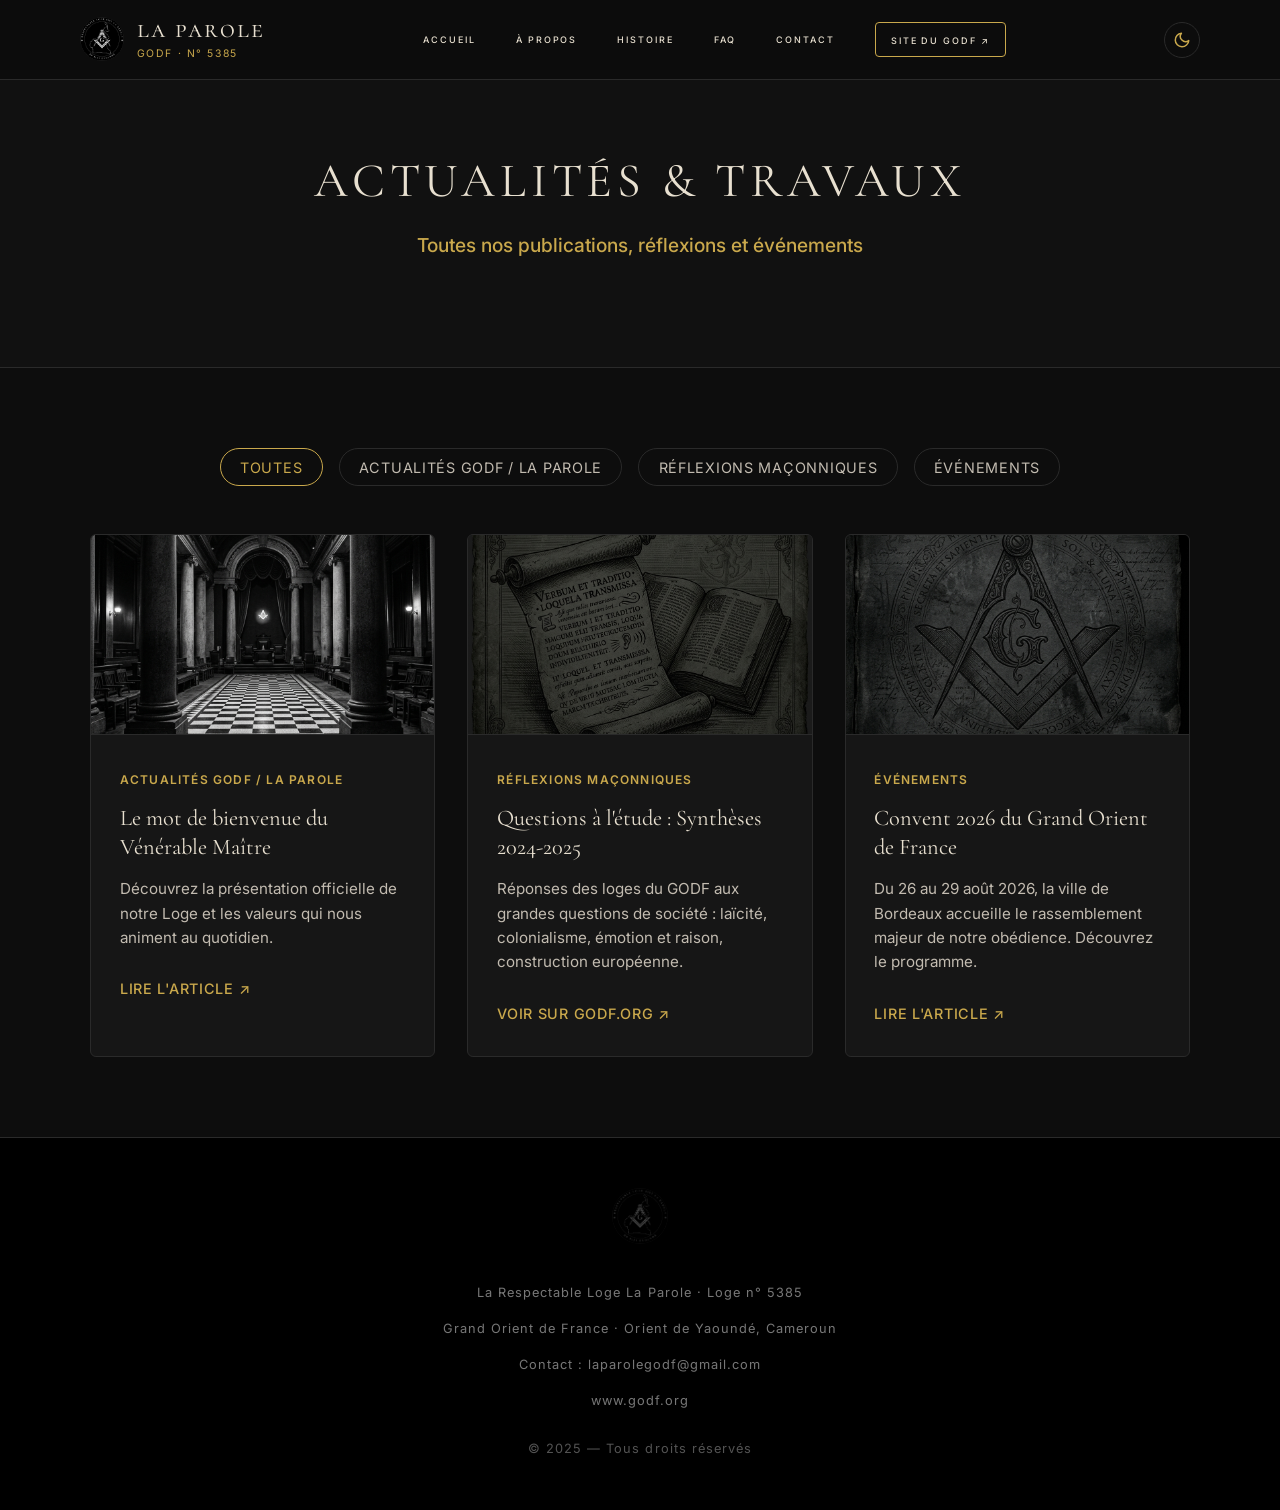
==== actualites.html @ 0e435c56 "Ajout page Actualités (blog) avec filtres de catégories" ====
<!DOCTYPE html>
<html lang="fr">
<head>
    <meta charset="UTF-8">
    <meta name="viewport" content="width=device-width, initial-scale=1.0">
    <title>Actualités & Travaux — La Parole</title>
    <meta name="description" content="Toutes les publications, réflexions maçonniques et événements de la Loge La Parole et du GODF.">
    <link rel="preconnect" href="https://fonts.googleapis.com">
    <link rel="preconnect" href="https://fonts.gstatic.com" crossorigin>
    <link href="https://fonts.googleapis.com/css2?family=Cormorant+Garamond:ital,wght@0,300;0,400;0,600;1,400&family=Inter:wght@300;400;500;600&display=swap" rel="stylesheet">
    <link rel="stylesheet" href="styles.css">
</head>
<body>

    <!-- Barre de Navigation Sticky -->
    <header class="navbar-container" id="main-header">
        <div class="navbar-content">
            <a href="index.html" class="nav-logo" id="logo-link">
                <img src="assets/logo-loge.png" alt="Sceau de la Respectable Loge La Parole" class="nav-logo-img">
                <div class="nav-logo-text">
                    <span class="logo-title">La Parole</span>
                    <span class="logo-subtitle">GODF · n° 5385</span>
                </div>
            </a>
            
            <nav class="nav-menu-desktop" aria-label="Navigation principale">
                <a href="index.html#welcome" class="nav-link">Accueil</a>
                <a href="index.html#about" class="nav-link">À propos</a>
                <a href="index.html#history" class="nav-link">Histoire</a>
                <a href="index.html#faq" class="nav-link">FAQ</a>
                <a href="index.html#contact" class="nav-link">Contact</a>
                <a href="https://www.godf.org/" target="_blank" rel="noopener" class="nav-link btn-nav-godf">Site du GODF ↗</a>
            </nav>

            <div class="nav-controls">
                <button class="theme-toggle" id="theme-toggle" aria-label="Basculer vers le mode clair" title="Basculer le thème">
                    <svg class="icon-moon" width="18" height="18" viewBox="0 0 24 24" fill="none" stroke="currentColor" stroke-width="2" stroke-linecap="round" stroke-linejoin="round" aria-hidden="true">
                        <path d="M21 12.79A9 9 0 1 1 11.21 3 7 7 0 0 0 21 12.79z"></path>
                    </svg>
                    <svg class="icon-sun" width="18" height="18" viewBox="0 0 24 24" fill="none" stroke="currentColor" stroke-width="2" stroke-linecap="round" stroke-linejoin="round" aria-hidden="true">
                        <circle cx="12" cy="12" r="5"></circle>
                        <line x1="12" y1="1" x2="12" y2="3"></line>
                        <line x1="12" y1="21" x2="12" y2="23"></line>
                        <line x1="4.22" y1="4.22" x2="5.64" y2="5.64"></line>
                        <line x1="18.36" y1="18.36" x2="19.78" y2="19.78"></line>
                        <line x1="1" y1="12" x2="3" y2="12"></line>
                        <line x1="21" y1="12" x2="23" y2="12"></line>
                        <line x1="4.22" y1="19.78" x2="5.64" y2="18.36"></line>
                        <line x1="18.36" y1="5.64" x2="19.78" y2="4.22"></line>
                    </svg>
                </button>

                <button class="hamburger-btn" aria-label="Ouvrir le menu mobile" aria-expanded="false" id="hamburger-toggle">
                    <span class="hamburger-line"></span>
                    <span class="hamburger-line"></span>
                    <span class="hamburger-line"></span>
                </button>
            </div>
        </div>
    </header>

    <!-- Menu Drawer Mobile -->
    <div class="mobile-drawer" id="mobile-menu-drawer" aria-hidden="true">
        <nav class="nav-menu-mobile" aria-label="Navigation mobile">
            <a href="index.html#welcome" class="mobile-nav-link">Accueil</a>
            <a href="index.html#about" class="mobile-nav-link">À propos</a>
            <a href="index.html#history" class="mobile-nav-link">Histoire</a>
            <a href="index.html#faq" class="mobile-nav-link">FAQ</a>
            <a href="index.html#contact" class="mobile-nav-link">Contact</a>
            <a href="https://www.godf.org/" target="_blank" rel="noopener" class="mobile-nav-link btn-mobile-godf">Site du GODF ↗</a>
        </nav>
    </div>

    <!-- MAIN CONTENT -->
    <main>
        <section class="page-header">
            <div class="container reveal-group">
                <h1 class="page-title reveal-item">Actualités & Travaux</h1>
                <p class="page-subtitle reveal-item">Toutes nos publications, réflexions et événements</p>
            </div>
        </section>

        <section class="blog-section container reveal-group">
            <div class="blog-filters reveal-item">
                <button class="filter-btn active" data-filter="all">Toutes</button>
                <button class="filter-btn" data-filter="actualites">Actualités GODF / La Parole</button>
                <button class="filter-btn" data-filter="reflexions">Réflexions Maçonniques</button>
                <button class="filter-btn" data-filter="evenements">Événements</button>
            </div>

            <div class="blog-grid reveal-item">
                <!-- Article 1 -->
                <article class="blog-card" data-category="actualites">
                    <a href="presentation.html" class="blog-card-link">
                        <div class="blog-card-image" style="background-image: url('assets/hero-bg.png');"></div>
                        <div class="blog-card-content">
                            <span class="blog-category">Actualités GODF / La Parole</span>
                            <h3 class="blog-title">Le mot de bienvenue du Vénérable Maître</h3>
                            <p class="blog-excerpt">Découvrez la présentation officielle de notre Loge et les valeurs qui nous animent au quotidien.</p>
                            <span class="blog-readmore">Lire l'article ↗</span>
                        </div>
                    </a>
                </article>
                
                <!-- Article 2 -->
                <article class="blog-card" data-category="reflexions">
                    <a href="https://godf.org/qui-sommes-nous/publications/questions-a-letude-des-loges/" target="_blank" rel="noopener" class="blog-card-link">
                        <div class="blog-card-image" style="background-image: url('assets/filigrane-sec4.png');"></div>
                        <div class="blog-card-content">
                            <span class="blog-category">Réflexions Maçonniques</span>
                            <h3 class="blog-title">Questions à l'étude : Synthèses 2024-2025</h3>
                            <p class="blog-excerpt">Réponses des loges du GODF aux grandes questions de société : laïcité, colonialisme, émotion et raison, construction européenne.</p>
                            <span class="blog-readmore">Voir sur godf.org ↗</span>
                        </div>
                    </a>
                </article>
                
                <!-- Article 3 -->
                <article class="blog-card" data-category="evenements">
                    <a href="convent-2026.html" class="blog-card-link">
                        <div class="blog-card-image" style="background-image: url('assets/filigrane-sec2.png');"></div>
                        <div class="blog-card-content">
                            <span class="blog-category">Événements</span>
                            <h3 class="blog-title">Convent 2026 du Grand Orient de France</h3>
                            <p class="blog-excerpt">Du 26 au 29 août 2026, la ville de Bordeaux accueille le rassemblement majeur de notre obédience. Découvrez le programme.</p>
                            <span class="blog-readmore">Lire l'article ↗</span>
                        </div>
                    </a>
                </article>
            </div>
        </section>
    </main>

    <!-- FOOTER -->
    <footer class="footer-container">
        <div class="container footer-content">
            <div class="footer-logo-wrap">
                <img src="assets/logo-loge.png" alt="Sceau de la Respectable Loge La Parole" class="footer-logo-img">
            </div>
            <p class="footer-line">La Respectable Loge La Parole · Loge n° 5385</p>
            <p class="footer-line">Grand Orient de France · Orient de Yaoundé, Cameroun</p>
            <p class="footer-line">Contact : <a href="mailto:laparolegodf@gmail.com" class="footer-link">laparolegodf@gmail.com</a></p>
            <p class="footer-line"><a href="https://www.godf.org" target="_blank" rel="noopener" class="footer-link">www.godf.org</a></p>
            <p class="footer-line footer-copyright">© 2025 — Tous droits réservés</p>
        </div>
    </footer>

    <script src="script.js"></script>
</body>
</html>
---- styles.css ----
/* ==========================================================================
   SITE VITRINE - LA PAROLE (LOGE N° 5385, GODF, YAOUNDÉ)
   DESIGN SYSTEM & STYLESHEET
   ========================================================================== */

/* --- Variables Globales (Mode Sombre — défaut) --- */
:root {
    /* Palette Chromatique Sombre */
    --bg-primary: #0D0D0D;       /* Noir profond */
    --bg-secondary: #111111;     /* Gris très sombre */
    --bg-card: #161616;          /* Gris anthracite des cartes */
    --bg-input: #141414;         /* Fond des formulaires */
    --bg-footer: #000000;        /* Fond footer */
    --bg-drawer: #080808;        /* Fond drawer mobile */
    --bg-nav: rgba(13, 13, 13, 0.92);     /* Fond navbar */
    --bg-nav-scrolled: rgba(13, 13, 13, 0.97);
    
    --text-primary: #E8E0D0;     /* Ivoire / blanc cassé */
    --text-secondary: #C2BBB0;   /* Muted ivoire pour lecture prolongée */
    --text-muted: #777777;       /* Gris pour le footer et détails secondaires */
    
    --accent-gold: #C9A84C;      /* Or mat */
    --accent-gold-hover: #E3C268;/* Or mat plus brillant pour hovers */
    --border-color: #2A2A2A;     /* Séparateurs & bordures */
    --input-focus-bg: #171717;   /* Fond input au focus */
    
    /* Typographies */
    --font-title: 'Cormorant Garamond', Georgia, serif;
    --font-body: 'Inter', system-ui, -apple-system, sans-serif;
    
    /* Espacements & transitions */
    --transition-smooth: all 0.4s cubic-bezier(0.25, 0.8, 0.25, 1);
    --transition-fast: all 0.2s ease;
    
    /* Layout heights */
    --header-height: 80px;
}

/* =========================================================
   MODE CLAIR — surcharge des variables via html.light-mode
   Palette : parchemin ivoire, encre sombre, or foncé
   ========================================================= */
html.light-mode {
    --bg-primary: #F5F0E8;       /* Parchemin ivoire chaud */
    --bg-secondary: #EDE8DF;     /* Parchemin légèrement plus sombre */
    --bg-card: #E8E2D8;          /* Cartes ivoire */
    --bg-input: #FAF7F2;         /* Champs de formulaire */
    --bg-footer: #1A1712;        /* Footer sombre conservé (contraste) */
    --bg-drawer: #F0EBE2;        /* Drawer mobile clair */
    --bg-nav: rgba(245, 240, 232, 0.94);
    --bg-nav-scrolled: rgba(245, 240, 232, 0.98);
    
    --text-primary: #1C1712;     /* Encre sombre, quasi-noir */
    --text-secondary: #3D3628;   /* Encre brun-sombre */
    --text-muted: #888070;       /* Muted warm pour détails */
    
    --accent-gold: #7A5E1A;      /* Or foncé (contraste sur fond clair) */
    --accent-gold-hover: #9A7820;/* Or foncé hover */
    --border-color: #D4CBB8;     /* Bordures parchemin */
    --input-focus-bg: #FDF9F3;   /* Fond input focus mode clair */
}

/* --- Réinitialisation & Styles de Base --- */
*, *::before, *::after {
    box-sizing: border-box;
    margin: 0;
    padding: 0;
}

html {
    scroll-behavior: smooth;
    font-size: 16px;
    background-color: var(--bg-primary);
    color: var(--text-primary);
    -webkit-font-smoothing: antialiased;
    -moz-osx-font-smoothing: grayscale;
}

body {
    font-family: var(--font-body);
    line-height: 1.8;
    overflow-x: hidden;
    background-color: var(--bg-primary);
}

/* --- Mise en Page & Conteneurs --- */
.container {
    width: 90%;
    max-width: 1100px;
    margin: 0 auto;
    padding: 0 1rem;
}

.container-narrow {
    max-width: 780px;
}

section {
    padding: 100px 0;
    position: relative;
    overflow: hidden;
}

/* --- Typographie Générique --- */
h1, h2, h3, h4 {
    font-family: var(--font-title);
    font-weight: 400;
    line-height: 1.3;
}

h2.section-title {
    font-size: 2.2rem;
    color: var(--text-primary);
    text-transform: uppercase;
    font-variant: all-small-caps;
    letter-spacing: 0.18em;
    text-align: center;
    margin-bottom: 3.5rem;
    position: relative;
}

h2.section-title::after {
    content: "";
    display: block;
    width: 40px;
    height: 1px;
    background-color: var(--accent-gold);
    margin: 15px auto 0 auto;
}

p {
    font-size: 1.05rem;
    color: var(--text-secondary);
    margin-bottom: 1.5rem;
}

strong {
    color: var(--text-primary);
    font-weight: 600;
}

a {
    color: var(--accent-gold);
    text-decoration: none;
    transition: var(--transition-fast);
}

a:hover {
    color: var(--accent-gold-hover);
}

/* Focus Outline global */
a:focus-visible, 
button:focus-visible, 
input:focus-visible, 
textarea:focus-visible {
    outline: 2px solid var(--accent-gold);
    outline-offset: 4px;
}

/* --- Barre de Navigation --- */
.navbar-container {
    position: fixed;
    top: 0;
    left: 0;
    width: 100%;
    height: var(--header-height);
    background-color: var(--bg-nav);
    backdrop-filter: blur(12px);
    -webkit-backdrop-filter: blur(12px);
    border-bottom: 1px solid var(--border-color);
    z-index: 1000;
    transition: var(--transition-smooth);
}

.navbar-container.scrolled {
    height: 70px;
    background-color: var(--bg-nav-scrolled);
}

.navbar-content {
    width: 90%;
    max-width: 1200px;
    height: 100%;
    margin: 0 auto;
    display: flex;
    justify-content: space-between;
    align-items: center;
    padding: 0 1rem;
}

.nav-logo {
    display: flex;
    flex-direction: column;
    justify-content: center;
    color: var(--text-primary);
    text-decoration: none;
}

.logo-title {
    font-family: var(--font-title);
    font-size: 1.6rem;
    letter-spacing: 0.08em;
    line-height: 1.1;
    text-transform: uppercase;
    font-variant: all-small-caps;
}

.logo-subtitle {
    font-family: var(--font-body);
    font-size: 0.65rem;
    letter-spacing: 0.15em;
    color: var(--accent-gold);
    text-transform: uppercase;
    margin-top: 2px;
}

/* --- Logos de la Loge --- */

/* Layout nav-logo flex-row */
.nav-logo {
    display: flex;
    flex-direction: row;
    align-items: center;
    gap: 0.8rem;
    justify-content: flex-start;
    color: var(--text-primary);
    text-decoration: none;
}

.nav-logo-text {
    display: flex;
    flex-direction: column;
    justify-content: center;
}

/* Logo dans la Navbar */
.nav-logo-img {
    width: 44px;
    height: 44px;
    object-fit: contain;
    border-radius: 50%;
    filter: invert(1) brightness(0.85);
    transition: var(--transition-smooth);
    flex-shrink: 0;
}

html.light-mode .nav-logo-img {
    filter: none;
    opacity: 0.85;
}

.nav-logo:hover .nav-logo-img {
    filter: invert(1) brightness(1) sepia(0.5) hue-rotate(10deg) saturate(2);
    transform: rotate(5deg);
}

html.light-mode .nav-logo:hover .nav-logo-img {
    filter: none;
    opacity: 1;
    transform: rotate(5deg);
}

/* Logo Hero — Médaillon */
.hero-logo-medallion {
    margin-bottom: 2rem;
    position: relative;
    display: inline-block;
}

.hero-logo-img {
    width: 130px;
    height: 130px;
    object-fit: contain;
    border-radius: 50%;
    filter: invert(1) brightness(0.9);
    box-shadow: 0 0 0 1px rgba(201, 168, 76, 0.3),
                0 0 30px rgba(201, 168, 76, 0.08),
                0 0 60px rgba(201, 168, 76, 0.04);
    border: 1px solid rgba(201, 168, 76, 0.25);
    padding: 6px;
    background: rgba(0, 0, 0, 0.3);
    transition: var(--transition-smooth);
}

.hero-logo-img:hover {
    box-shadow: 0 0 0 1px rgba(201, 168, 76, 0.5),
                0 0 40px rgba(201, 168, 76, 0.15);
    transform: scale(1.03);
}

/* Logo Footer */
.footer-logo-wrap {
    margin-bottom: 1.5rem;
    display: flex;
    justify-content: center;
}

.footer-logo-img {
    width: 56px;
    height: 56px;
    object-fit: contain;
    border-radius: 50%;
    filter: invert(1) brightness(0.5);
    opacity: 0.5;
    transition: var(--transition-fast);
}

.footer-logo-img:hover {
    opacity: 0.75;
    filter: invert(1) brightness(0.7);
}

.nav-menu-desktop {
    display: flex;
    gap: 2.5rem;
}

.nav-link {
    font-family: var(--font-body);
    font-size: 0.8rem;
    text-transform: uppercase;
    font-variant: all-small-caps;
    letter-spacing: 0.15em;
    color: var(--text-primary);
    position: relative;
    padding: 5px 0;
    font-weight: 500;
}

.nav-link::after {
    content: "";
    position: absolute;
    bottom: 0;
    left: 0;
    width: 0;
    height: 1px;
    background-color: var(--accent-gold);
    transition: var(--transition-smooth);
}

.nav-link:hover::after {
    width: 100%;
}

.nav-link:hover {
    color: var(--accent-gold);
}

.btn-nav-godf {
    border: 1px solid var(--accent-gold);
    padding: 5px 15px;
    border-radius: 4px;
    transition: var(--transition-smooth);
}

.btn-nav-godf::after {
    display: none;
}

.btn-nav-godf:hover {
    background-color: var(--accent-gold);
    color: #000000;
}

/* --- Groupe de contrôles nav (toggle + hamburger) --- */
.nav-controls {
    display: flex;
    align-items: center;
    gap: 1.2rem;
}

/* Bouton Bascule Thème (Lune / Soleil) */
.theme-toggle {
    display: flex;
    align-items: center;
    justify-content: center;
    width: 36px;
    height: 36px;
    border-radius: 50%;
    border: 1px solid var(--border-color);
    background: transparent;
    color: var(--accent-gold);
    cursor: pointer;
    transition: var(--transition-smooth);
    position: relative;
    overflow: hidden;
}

.theme-toggle:hover {
    border-color: var(--accent-gold);
    background-color: rgba(201, 168, 76, 0.08);
    transform: rotate(15deg);
}

/* Icônes Lune et Soleil — alternance selon le mode */
.theme-toggle .icon-sun {
    display: none;
}

html.light-mode .theme-toggle .icon-moon {
    display: none;
}

html.light-mode .theme-toggle .icon-sun {
    display: block;
}

html.light-mode .theme-toggle {
    color: var(--accent-gold);
}

/* Hamburger mobile */
.hamburger-btn {
    display: none;
    flex-direction: column;
    justify-content: space-between;
    width: 24px;
    height: 18px;
    background: none;
    border: none;
    cursor: pointer;
    z-index: 1010;
}

.hamburger-line {
    width: 100%;
    height: 1px;
    background-color: var(--accent-gold);
    transition: var(--transition-smooth);
}

/* Mobile Drawer (Menu latéral) */
.mobile-drawer {
    position: fixed;
    top: 0;
    right: -100%;
    width: 80%;
    max-width: 320px;
    height: 100vh;
    background-color: var(--bg-drawer);
    border-left: 1px solid var(--border-color);
    z-index: 999;
    padding: 120px 2.5rem 2rem 2.5rem;
    transition: var(--transition-smooth);
    box-shadow: -10px 0 30px rgba(0, 0, 0, 0.3);
    display: flex;
    flex-direction: column;
}

.mobile-drawer.open {
    right: 0;
}

.nav-menu-mobile {
    display: flex;
    flex-direction: column;
    gap: 2rem;
}

.mobile-nav-link {
    font-family: var(--font-body);
    font-size: 1.1rem;
    text-transform: uppercase;
    font-variant: all-small-caps;
    letter-spacing: 0.18em;
    color: var(--text-primary);
    padding: 10px 0;
    border-bottom: 1px solid rgba(255, 255, 255, 0.03);
}

.mobile-nav-link:hover {
    color: var(--accent-gold);
}

.btn-mobile-godf {
    border: 1px solid var(--accent-gold);
    text-align: center;
    border-radius: 4px;
    margin-top: 1rem;
    border-bottom: 1px solid var(--accent-gold);
}

.btn-mobile-godf:hover {
    background-color: var(--accent-gold);
    color: #000000;
}

/* Animation hamburger actif */
.hamburger-btn[aria-expanded="true"] .hamburger-line:nth-child(1) {
    transform: translateY(8px) rotate(45deg);
}

.hamburger-btn[aria-expanded="true"] .hamburger-line:nth-child(2) {
    opacity: 0;
}

.hamburger-btn[aria-expanded="true"] .hamburger-line:nth-child(3) {
    transform: translateY(-8px) rotate(-45deg);
}


/* --- 1. HERO SECTION --- */
.hero-section {
    height: 100vh;
    display: flex;
    justify-content: center;
    align-items: center;
    text-align: center;
    padding: 0;
    color: var(--text-primary);
    z-index: 1;
}

.hero-parallax-bg {
    position: absolute;
    top: -5%;
    left: 0;
    width: 100%;
    height: 115%;
    background-image: url('assets/hero-bg.png');
    background-size: cover;
    background-position: center;
    background-repeat: no-repeat;
    z-index: -2;
    will-change: transform;
    transform: translate3d(0, 0, 0);
}

.hero-overlay {
    position: absolute;
    top: 0;
    left: 0;
    width: 100%;
    height: 100%;
    background: rgba(0, 0, 0, 0.76);
    background: radial-gradient(circle, rgba(0, 0, 0, 0.6) 0%, rgba(13, 13, 13, 0.95) 90%);
    z-index: -1;
}

.hero-content {
    display: flex;
    flex-direction: column;
    align-items: center;
    justify-content: center;
    margin-top: calc(var(--header-height) / 2);
}

.hero-supratitle {
    font-family: var(--font-body);
    font-size: 0.85rem;
    font-weight: 600;
    letter-spacing: 0.35em;
    color: var(--accent-gold);
    text-transform: uppercase;
    margin-bottom: 1.5rem;
}

.hero-title {
    font-size: 4.8rem;
    letter-spacing: 0.12em;
    margin-bottom: 0.5rem;
    text-transform: uppercase;
    font-variant: all-small-caps;
    color: #FFFFFF;
    text-shadow: 0 0 20px rgba(0, 0, 0, 0.6);
}

.hero-subtitle {
    font-family: var(--font-body);
    font-size: 1.15rem;
    font-weight: 300;
    letter-spacing: 0.1em;
    color: var(--text-secondary);
    margin-bottom: 2rem;
}

.hero-motto {
    font-family: var(--font-title);
    font-style: italic;
    font-size: 1.6rem;
    color: var(--accent-gold);
    margin-bottom: 3.5rem;
}

.btn-cta {
    display: inline-block;
    padding: 0.9rem 2.2rem;
    border: 1px solid var(--accent-gold);
    color: var(--accent-gold);
    font-family: var(--font-body);
    font-size: 0.8rem;
    text-transform: uppercase;
    letter-spacing: 0.18em;
    font-weight: 500;
    background: transparent;
    transition: var(--transition-smooth);
}

.btn-cta:hover {
    background-color: var(--accent-gold);
    color: #000000;
    border-color: var(--accent-gold);
    transform: translateY(-2px);
    box-shadow: 0 8px 24px rgba(201, 168, 76, 0.15);
}

.hero-buttons {
    display: flex;
    gap: 1.5rem;
    flex-wrap: wrap;
    justify-content: center;
}


/* --- 2. WELCOME / ACCUEIL SECTION --- */
.section-welcome {
    background-color: var(--bg-primary);
}

.section-welcome .section-text {
    text-align: justify;
    max-width: 780px;
    margin: 0 auto;
}

/* Filigrane Maçonnique standard */
.filigrane-bg {
    position: absolute;
    top: 50%;
    left: 50%;
    transform: translate(-50%, -50%);
    width: 600px;
    height: 600px;
    background-size: contain;
    background-position: center;
    background-repeat: no-repeat;
    opacity: 0.05;
    pointer-events: none;
    z-index: 0;
}

.filigrane-compass {
    background-image: url('assets/filigrane-sec2.png');
    will-change: transform;
}


/* --- SEPARATEURS DE SECTION --- */
.masonic-separator {
    display: flex;
    align-items: center;
    justify-content: center;
    width: 60%;
    max-width: 400px;
    margin: 0 auto;
    height: 24px;
}

.separator-line {
    flex-grow: 1;
    height: 1px;
    background-color: var(--border-color);
}

.separator-icon {
    padding: 0 1.5rem;
    display: flex;
    align-items: center;
    justify-content: center;
}


/* --- 3. ABOUT US SECTION --- */
.section-about {
    background-color: var(--bg-secondary);
}

.intro-paragraph {
    font-size: 1.15rem;
    text-align: justify;
    line-height: 1.9;
    margin-bottom: 3.5rem;
}

.grid-about {
    display: grid;
    grid-template-columns: 1fr 1fr;
    gap: 3.5rem;
    margin-bottom: 3.5rem;
}

.about-block {
    border-left: 2px solid var(--accent-gold);
    padding-left: 1.5rem;
}

.block-title {
    font-size: 1.45rem;
    color: var(--accent-gold);
    margin-bottom: 1.2rem;
    text-transform: uppercase;
    font-variant: all-small-caps;
    letter-spacing: 0.08em;
}

.about-list {
    list-style: none;
}

.about-list li {
    font-size: 1rem;
    color: var(--text-secondary);
    margin-bottom: 1.2rem;
    line-height: 1.7;
    position: relative;
}

.bullet {
    color: var(--accent-gold);
    margin-right: 0.5rem;
    font-weight: bold;
}

.final-paragraph {
    text-align: justify;
    margin-top: 1rem;
}


/* --- 4. WHY "LA PAROLE" SECTION --- */
.section-why {
    background-color: var(--bg-primary);
}

.filigrane-scroll {
    background-image: url('assets/filigrane-sec4.png');
    will-change: transform;
}

.section-why .section-text {
    text-align: justify;
}


/* --- 5. HISTORIQUE / RACINES SECTION --- */
.section-history {
    background-color: var(--bg-secondary);
}

.grid-history {
    display: grid;
    grid-template-columns: 1fr 1fr;
    gap: 2.2rem;
}

.history-card {
    background-color: var(--bg-card);
    border: 1px solid var(--border-color);
    padding: 2.8rem;
    transition: border-color 0.5s cubic-bezier(0.25, 0.8, 0.25, 1),
                transform 0.5s cubic-bezier(0.25, 0.8, 0.25, 1),
                box-shadow 0.5s cubic-bezier(0.25, 0.8, 0.25, 1);
    will-change: transform, box-shadow, border-color;
}

.history-card:hover {
    border-color: var(--accent-gold);
    transform: translateY(-8px) scale(1.01);
    box-shadow: 0 15px 35px rgba(0, 0, 0, 0.4), 
                0 0 15px rgba(201, 168, 76, 0.05);
}

.card-title {
    font-size: 1.5rem;
    color: var(--accent-gold);
    margin-bottom: 1.2rem;
    text-transform: uppercase;
    font-variant: all-small-caps;
    letter-spacing: 0.08em;
    position: relative;
    padding-bottom: 8px;
}

.card-title::after {
    content: "";
    position: absolute;
    bottom: 0;
    left: 0;
    width: 25px;
    height: 1px;
    background-color: var(--accent-gold);
}

.card-text {
    font-size: 0.98rem;
    line-height: 1.75;
    color: var(--text-secondary);
    text-align: justify;
    margin-bottom: 0;
}


/* --- 6. DEVISE INTERLUDE SECTION --- */
.section-motto-interlude {
    background-color: #000000;
    padding: 120px 0;
    position: relative;
    text-align: center;
    overflow: hidden;
}

/* En mode clair, l'interlude reste noir absolu (contraste dramatique intentionnel) */
html.light-mode .section-motto-interlude {
    background-color: #0D0B08;
}
html.light-mode .motto-quote {
    color: #F5F0E8;
    text-shadow: none;
}

/* Texture Grain SVG/CSS subtil pour l'interlude */
.motto-grain-overlay {
    position: absolute;
    top: 0;
    left: 0;
    width: 100%;
    height: 100%;
    opacity: 0.035;
    pointer-events: none;
    /* Génération de bruit en pur SVG via data URL pour éviter les images externes */
    background-image: url("data:image/svg+xml,%3Csvg viewBox='0 0 200 200' xmlns='http://www.w3.org/2000/svg'%3E%3Cfilter id='noiseFilter'%3E%3CfeTurbulence type='fractalNoise' baseFrequency='0.8' numOctaves='3' stitchTiles='stitch'/%3E%3C/filter%3E%3Crect width='100%25' height='100%25' filter='url(%23noiseFilter)'/%3E%3C/svg%3E");
    z-index: 1;
}

.motto-content {
    position: relative;
    z-index: 2;
}

.motto-icon {
    margin-bottom: 2rem;
}

.motto-quote {
    font-family: var(--font-title);
    font-style: italic;
    font-size: 2.4rem;
    color: var(--text-primary);
    margin-bottom: 2.5rem;
    line-height: 1.4;
    text-shadow: 0 2px 10px rgba(0, 0, 0, 0.5);
}

.motto-signature {
    display: block;
    font-family: var(--font-body);
    font-size: 0.75rem;
    font-weight: 500;
    color: var(--accent-gold);
    text-transform: uppercase;
    letter-spacing: 0.25em;
    font-style: normal;
}


/* --- Barre de progression de lecture --- */
.scroll-progress {
    position: fixed;
    top: 0;
    left: 0;
    width: 0%;
    height: 3px;
    background: linear-gradient(to right, var(--accent-gold), var(--accent-gold-hover));
    z-index: 1001;
    transition: width 0.1s ease-out;
}

/* --- 3.5. QUELQUES CHIFFRES SECTION --- */
.section-stats {
    background-color: var(--bg-primary);
}

.grid-stats {
    display: grid;
    grid-template-columns: repeat(4, 1fr);
    gap: 1.5rem;
    margin-bottom: 3rem;
}

.stat-card {
    background-color: var(--bg-card);
    border: 1px solid var(--border-color);
    padding: 2rem;
    text-align: center;
    border-radius: 4px;
    transition: var(--transition-smooth);
}

.stat-card:hover {
    border-color: var(--accent-gold);
    transform: translateY(-5px);
}

.stat-wide {
    grid-column: span 4;
}

.stat-number {
    display: block;
    font-family: var(--font-title);
    font-size: 3.5rem;
    color: var(--accent-gold);
    line-height: 1;
    margin-bottom: 0.5rem;
}

.stat-label {
    display: block;
    font-family: var(--font-body);
    font-size: 0.95rem;
    color: var(--text-primary);
    text-transform: uppercase;
    letter-spacing: 0.05em;
}

.stat-label small {
    color: var(--text-secondary);
    font-size: 0.75rem;
    text-transform: none;
    letter-spacing: normal;
}

.stats-list {
    max-width: 800px;
    margin: 0 auto;
}

/* --- 6.5. ACTUALITÉS / TRAVAUX SECTION --- */
.section-news {
    background-color: var(--bg-primary);
}

.news-slider-container {
    position: relative;
    max-width: 1000px;
    margin: 0 auto 3rem auto;
    overflow: hidden;
    padding: 10px 0;
}

.news-slider {
    display: flex;
    transition: transform 0.5s ease;
    will-change: transform;
}

.news-slide {
    min-width: 100%;
    position: relative;
    border: 1px solid var(--border-color);
    border-radius: 4px;
    overflow: hidden;
    display: block;
    text-decoration: none;
    aspect-ratio: 16 / 9;
}

.news-slide-bg {
    position: absolute;
    top: 0;
    left: 0;
    width: 100%;
    height: 100%;
    background-size: cover;
    background-position: center;
    transition: transform 0.8s ease;
    z-index: 1;
}

.news-slide:hover .news-slide-bg {
    transform: scale(1.05);
}

.news-slide::before {
    content: '';
    position: absolute;
    top: 0;
    left: 0;
    width: 100%;
    height: 100%;
    background: linear-gradient(to top, rgba(0,0,0,0.9) 0%, rgba(0,0,0,0.3) 100%);
    z-index: 2;
}

html.light-mode .news-slide::before {
    background: linear-gradient(to top, rgba(0,0,0,0.85) 0%, rgba(0,0,0,0.4) 100%);
}

.news-slide-content {
    position: absolute;
    bottom: 0;
    left: 0;
    width: 100%;
    padding: 3rem 2rem;
    z-index: 3;
}

.news-date {
    display: inline-block;
    background-color: var(--accent-gold);
    color: #000;
    padding: 4px 10px;
    font-size: 0.75rem;
    font-weight: 600;
    text-transform: uppercase;
    letter-spacing: 0.1em;
    margin-bottom: 1rem;
    border-radius: 2px;
}

.news-title {
    color: #fff;
    font-family: var(--font-title);
    font-size: 2.2rem;
    margin-bottom: 0.8rem;
    text-shadow: 0 2px 4px rgba(0,0,0,0.5);
}

.news-excerpt {
    color: rgba(255, 255, 255, 0.85);
    font-size: 1.05rem;
    margin-bottom: 1.5rem;
    max-width: 700px;
}

.news-readmore {
    color: var(--accent-gold);
    font-weight: 500;
    font-size: 0.9rem;
    text-transform: uppercase;
    letter-spacing: 0.1em;
    transition: color 0.3s ease;
}

.news-slide:hover .news-readmore {
    color: #fff;
}

.slider-controls {
    display: flex;
    justify-content: center;
    align-items: center;
    gap: 1.5rem;
    margin-top: 1.5rem;
}

.slider-btn {
    background: none;
    border: 1px solid var(--accent-gold);
    color: var(--accent-gold);
    width: 40px;
    height: 40px;
    border-radius: 50%;
    cursor: pointer;
    display: flex;
    align-items: center;
    justify-content: center;
    transition: var(--transition-smooth);
}

.slider-btn:hover {
    background-color: var(--accent-gold);
    color: #000;
}

.slider-dots {
    display: flex;
    gap: 8px;
}

.slider-dot {
    width: 10px;
    height: 10px;
    border-radius: 50%;
    background-color: var(--border-color);
    cursor: pointer;
    transition: var(--transition-smooth);
}

.slider-dot.active {
    background-color: var(--accent-gold);
    transform: scale(1.2);
}

.news-footer-action {
    text-align: center;
}

/* --- FAQ Accordion --- */
.section-faq {
    background-color: var(--bg-secondary);
}

.faq-accordion {
    display: flex;
    flex-direction: column;
    gap: 1rem;
    max-width: 780px;
    margin: 0 auto;
}

.faq-item {
    background-color: var(--bg-card);
    border: 1px solid var(--border-color);
    border-radius: 4px;
    overflow: hidden;
    transition: border-color 0.4s cubic-bezier(0.25, 0.8, 0.25, 1),
                box-shadow 0.4s cubic-bezier(0.25, 0.8, 0.25, 1),
                transform 0.4s cubic-bezier(0.25, 0.8, 0.25, 1);
    will-change: border-color, box-shadow, transform;
}

.faq-item:hover {
    border-color: rgba(201, 168, 76, 0.4);
    box-shadow: 0 6px 20px rgba(0, 0, 0, 0.15);
    transform: translateY(-2px);
}

.faq-item.active {
    border-color: var(--accent-gold);
    box-shadow: 0 8px 25px rgba(201, 168, 76, 0.06);
    transform: translateY(-2px);
}

.faq-question {
    display: flex;
    justify-content: space-between;
    align-items: center;
    width: 100%;
    padding: 1.5rem 1.8rem;
    background: none;
    border: none;
    text-align: left;
    cursor: pointer;
    font-family: var(--font-title);
    font-size: 1.35rem;
    color: var(--text-primary);
    letter-spacing: 0.05em;
    font-variant: all-small-caps;
    transition: var(--transition-fast);
}

.faq-question:hover {
    color: var(--accent-gold);
}

.faq-question-text {
    flex-grow: 1;
    padding-right: 1.5rem;
}

.faq-icon {
    position: relative;
    width: 16px;
    height: 16px;
    flex-shrink: 0;
    transition: transform 0.4s cubic-bezier(0.25, 0.8, 0.25, 1);
}

.faq-icon::before,
.faq-icon::after {
    content: '';
    position: absolute;
    background-color: var(--accent-gold);
    transition: transform 0.4s cubic-bezier(0.25, 0.8, 0.25, 1), background-color 0.2s ease;
}

.faq-icon::before {
    top: 7px;
    left: 0;
    width: 16px;
    height: 2px;
}

.faq-icon::after {
    top: 0;
    left: 7px;
    width: 2px;
    height: 16px;
}

.faq-question:hover .faq-icon::before,
.faq-question:hover .faq-icon::after {
    background-color: var(--accent-gold-hover);
}

.faq-item.active .faq-icon {
    transform: rotate(135deg);
}

.faq-answer {
    max-height: 0;
    overflow: hidden;
    transition: max-height 0.4s cubic-bezier(0.25, 0.8, 0.25, 1), opacity 0.4s ease;
    opacity: 0;
}

.faq-item.active .faq-answer {
    opacity: 1;
}

.faq-answer-content {
    padding: 0 1.8rem 1.8rem 1.8rem;
    font-family: var(--font-body);
    font-size: 1rem;
    line-height: 1.75;
    color: var(--text-secondary);
    border-top: 1px solid rgba(201, 168, 76, 0.08);
    padding-top: 1.2rem;
}

.faq-answer-content p {
    margin-bottom: 1rem;
    font-size: 0.98rem;
}

.faq-answer-content p:last-child {
    margin-bottom: 0;
}

.faq-list {
    list-style: none;
    margin: 1.2rem 0;
    padding-left: 0.5rem;
    display: flex;
    flex-direction: column;
    gap: 1rem;
}

.faq-list li {
    font-size: 0.95rem;
    line-height: 1.65;
    color: var(--text-secondary);
}

.faq-bullet {
    color: var(--accent-gold);
    margin-right: 0.6rem;
    font-weight: bold;
}

.faq-summary {
    margin-top: 1.2rem;
    padding: 1rem 1.2rem;
    background-color: rgba(201, 168, 76, 0.04);
    border-left: 2px solid var(--accent-gold);
    font-size: 0.98rem;
    line-height: 1.7;
}

/* --- 7. CONTACT FORM SECTION --- */
.section-contact {
    background-color: var(--bg-primary);
}

.section-subtitle {
    text-align: center;
    font-size: 1.1rem;
    color: var(--text-secondary);
    margin-top: -2.5rem;
    margin-bottom: 4rem;
}

.contact-form {
    max-width: 640px;
    margin: 0 auto;
    display: flex;
    flex-direction: column;
    gap: 1.8rem;
    transition: var(--transition-smooth);
}

.form-group {
    display: flex;
    flex-direction: column;
    gap: 0.5rem;
}

.form-group label {
    font-family: var(--font-body);
    font-size: 0.82rem;
    text-transform: uppercase;
    letter-spacing: 0.1em;
    color: var(--text-primary);
    font-weight: 500;
}

.required {
    color: var(--accent-gold);
}

.form-group input,
.form-group textarea {
    background-color: var(--bg-input);
    border: 1px solid var(--border-color);
    color: var(--text-primary);
    font-family: var(--font-body);
    font-size: 1rem;
    padding: 0.9rem 1.2rem;
    width: 100%;
    transition: var(--transition-fast);
}

.form-group input:hover,
.form-group textarea:hover {
    border-color: rgba(201, 168, 76, 0.4);
}

.form-group input:focus,
.form-group textarea:focus {
    outline: none;
    border-color: var(--accent-gold);
    background-color: var(--input-focus-bg);
}

.form-submit-container {
    margin-top: 1rem;
    display: flex;
    justify-content: center;
}

.btn-submit {
    padding: 1rem 2.5rem;
    background: transparent;
    border: 1px solid var(--accent-gold);
    color: var(--accent-gold);
    font-family: var(--font-body);
    font-size: 0.85rem;
    font-weight: 600;
    text-transform: uppercase;
    letter-spacing: 0.18em;
    cursor: pointer;
    transition: var(--transition-smooth);
    width: 100%;
    max-width: 300px;
}

.btn-submit:hover {
    background-color: var(--accent-gold);
    color: #000000;
    transform: translateY(-2px);
    box-shadow: 0 6px 20px rgba(201, 168, 76, 0.15);
}

/* Confirmation Success Screen */
.form-success-message {
    max-width: 640px;
    margin: 0 auto;
    text-align: center;
    padding: 4rem 2rem;
    background-color: var(--bg-card);
    border: 1px solid var(--accent-gold);
    display: flex;
    flex-direction: column;
    align-items: center;
    justify-content: center;
    gap: 1.5rem;
    transition: var(--transition-smooth);
    animation: fadeIn 0.6s ease forwards;
}

@keyframes fadeIn {
    from { opacity: 0; transform: translateY(10px); }
    to { opacity: 1; transform: translateY(0); }
}

.success-icon {
    width: 70px;
    height: 70px;
    border-radius: 50%;
    border: 2px solid var(--accent-gold);
    display: flex;
    align-items: center;
    justify-content: center;
    margin-bottom: 0.5rem;
    background-color: rgba(201, 168, 76, 0.05);
}

.form-success-message h3 {
    font-size: 1.8rem;
    color: var(--text-primary);
    text-transform: uppercase;
    font-variant: all-small-caps;
    letter-spacing: 0.08em;
}

.form-success-message p {
    color: var(--text-secondary);
    font-size: 1.05rem;
}

.btn-reset-form {
    margin-top: 1rem;
    padding: 0.6rem 1.5rem;
    background: transparent;
    border: 1px solid var(--border-color);
    color: var(--text-muted);
    font-family: var(--font-body);
    font-size: 0.75rem;
    text-transform: uppercase;
    letter-spacing: 0.1em;
    cursor: pointer;
    transition: var(--transition-fast);
}

.btn-reset-form:hover {
    border-color: var(--accent-gold);
    color: var(--accent-gold);
}


/* --- 6.6. PAGE ACTUALITÉS (BLOG) --- */
.page-header {
    padding-top: 150px;
    padding-bottom: 80px;
    text-align: center;
    background-color: var(--bg-secondary);
    border-bottom: 1px solid var(--border-color);
}
.page-title {
    font-size: 3rem;
    color: var(--text-primary);
    margin-bottom: 1rem;
    text-transform: uppercase;
    letter-spacing: 0.1em;
}
.page-subtitle {
    font-size: 1.2rem;
    color: var(--accent-gold);
    font-weight: 500;
}
.blog-section {
    padding: 80px 0;
    min-height: 60vh;
}
.blog-filters {
    display: flex;
    justify-content: center;
    flex-wrap: wrap;
    gap: 1rem;
    margin-bottom: 3rem;
}
.filter-btn {
    background: transparent;
    border: 1px solid var(--border-color);
    color: var(--text-secondary);
    padding: 0.6rem 1.2rem;
    border-radius: 30px;
    cursor: pointer;
    font-family: var(--font-body);
    font-size: 0.9rem;
    text-transform: uppercase;
    letter-spacing: 0.05em;
    transition: var(--transition-fast);
}
.filter-btn:hover, .filter-btn.active {
    border-color: var(--accent-gold);
    color: var(--accent-gold);
}
.blog-grid {
    display: grid;
    grid-template-columns: repeat(auto-fit, minmax(300px, 1fr));
    gap: 2rem;
}
.blog-card {
    background-color: var(--bg-card);
    border: 1px solid var(--border-color);
    border-radius: 6px;
    overflow: hidden;
    transition: var(--transition-smooth);
}
.blog-card:hover {
    border-color: var(--accent-gold);
    transform: translateY(-5px);
    box-shadow: 0 10px 25px rgba(0, 0, 0, 0.2);
}
.blog-card-link {
    display: block;
    text-decoration: none;
    color: inherit;
}
.blog-card-image {
    width: 100%;
    height: 200px;
    background-size: cover;
    background-position: center;
    border-bottom: 1px solid var(--border-color);
}
.blog-card-content {
    padding: 1.8rem;
}
.blog-category {
    display: inline-block;
    color: var(--accent-gold);
    font-size: 0.75rem;
    text-transform: uppercase;
    letter-spacing: 0.1em;
    margin-bottom: 0.8rem;
    font-weight: 600;
}
.blog-title {
    font-size: 1.4rem;
    color: var(--text-primary);
    margin-bottom: 1rem;
    line-height: 1.3;
}
.blog-excerpt {
    font-size: 0.95rem;
    color: var(--text-secondary);
    margin-bottom: 1.5rem;
    line-height: 1.6;
}
.blog-readmore {
    font-size: 0.9rem;
    color: var(--accent-gold);
    font-weight: 500;
    text-transform: uppercase;
    letter-spacing: 0.05em;
}

/* --- 8. FOOTER --- */
.footer-container {
    background-color: var(--bg-footer);
    border-top: 1px solid var(--border-color);
    padding: 50px 0;
    text-align: center;
}

/* En mode clair, le footer reste sombre pour le contraste */
html.light-mode .footer-container {
    border-top-color: #2A2A2A;
}
html.light-mode .footer-line { color: #888; }
html.light-mode .footer-link { color: #888; }
html.light-mode .footer-link:hover { color: var(--accent-gold); }

.footer-content {
    display: flex;
    flex-direction: column;
    gap: 0.8rem;
}

.footer-line {
    font-size: 0.8rem;
    color: var(--text-muted);
    letter-spacing: 0.08em;
    margin-bottom: 0;
}

.footer-link {
    color: var(--text-muted);
    border-bottom: 1px solid transparent;
    transition: var(--transition-fast);
}

.footer-link:hover {
    color: var(--accent-gold);
    border-color: var(--accent-gold);
}

.footer-copyright {
    margin-top: 0.8rem;
    opacity: 0.7;
}


/* --- COMPORTEMENT D'ANIMATION (SCROLL REVEAL) --- */
.reveal-item,
.history-card,
.about-block {
    opacity: 0;
    transform: translateY(20px);
    transition: opacity 0.8s cubic-bezier(0.25, 0.46, 0.45, 0.94), 
                transform 0.8s cubic-bezier(0.25, 0.46, 0.45, 0.94);
    will-change: opacity, transform;
}

/* Quand la section est active, révéler les enfants */
.reveal-visible .reveal-item {
    opacity: 1;
    transform: translateY(0);
}

/* Cartes et blocs à révélation autonome */
.reveal-card-visible {
    opacity: 1 !important;
    transform: translateY(0) !important;
}


/* --- RESPONSIVITÉ & ACCESSIBILITÉ --- */

/* Désactivation Parallaxe (Accessibilité / Performance) */
@media (max-width: 768px) {
    .hero-parallax-bg {
        background-attachment: scroll !important;
    }
    
    .filigrane-compass,
    .filigrane-scroll {
        background-attachment: scroll !important;
    }
}

@media (prefers-reduced-motion: reduce) {
    * {
        animation-delay: 0s !important;
        animation-duration: 0s !important;
        animation-iteration-count: 1 !important;
        transition-duration: 0s !important;
        scroll-behavior: auto !important;
    }
    
    .hero-parallax-bg,
    .filigrane-compass,
    .filigrane-scroll {
        background-attachment: scroll !important;
    }

    .reveal-item,
    .history-card,
    .about-block {
        opacity: 1 !important;
        transform: none !important;
    }
}

/* Media Queries Layouts */
@media (max-width: 992px) {
    .hero-title {
        font-size: 3.8rem;
    }
    
    .hero-subtitle {
        font-size: 1rem;
    }
    
    .hero-motto {
        font-size: 1.3rem;
    }
}

@media (max-width: 768px) {
    :root {
        --header-height: 70px;
    }
    
    section {
        padding: 70px 0;
    }
    
    h2.section-title {
        font-size: 1.8rem;
        margin-bottom: 2.5rem;
    }
    
    .nav-menu-desktop {
        display: none;
    }
    
    .hamburger-btn {
        display: flex;
    }

    .theme-toggle {
        width: 32px;
        height: 32px;
    }
    
    .hero-title {
        font-size: 3rem;
    }
    
    .hero-supratitle {
        font-size: 0.75rem;
        letter-spacing: 0.25em;
    }
    
    .hero-motto {
        font-size: 1.15rem;
        margin-bottom: 2.5rem;
    }
    
    .grid-about {
        grid-template-columns: 1fr;
        gap: 2.5rem;
    }
    
    .grid-stats {
        grid-template-columns: 1fr;
    }

    .stat-wide {
        grid-column: span 1;
    }
    
    .grid-history {
        grid-template-columns: 1fr;
        gap: 1.5rem;
    }
    
    .history-card {
        padding: 2rem;
    }
    
    .motto-quote {
        font-size: 1.8rem;
    }
}

@media (max-width: 480px) {
    .hero-title {
        font-size: 2.4rem;
    }
    
    .hero-supratitle {
        font-size: 0.7rem;
        letter-spacing: 0.2em;
    }
    
    .btn-cta {
        padding: 0.8rem 1.8rem;
        font-size: 0.75rem;
    }

    .form-success-message h3 {
        font-size: 1.4rem;
    }
}
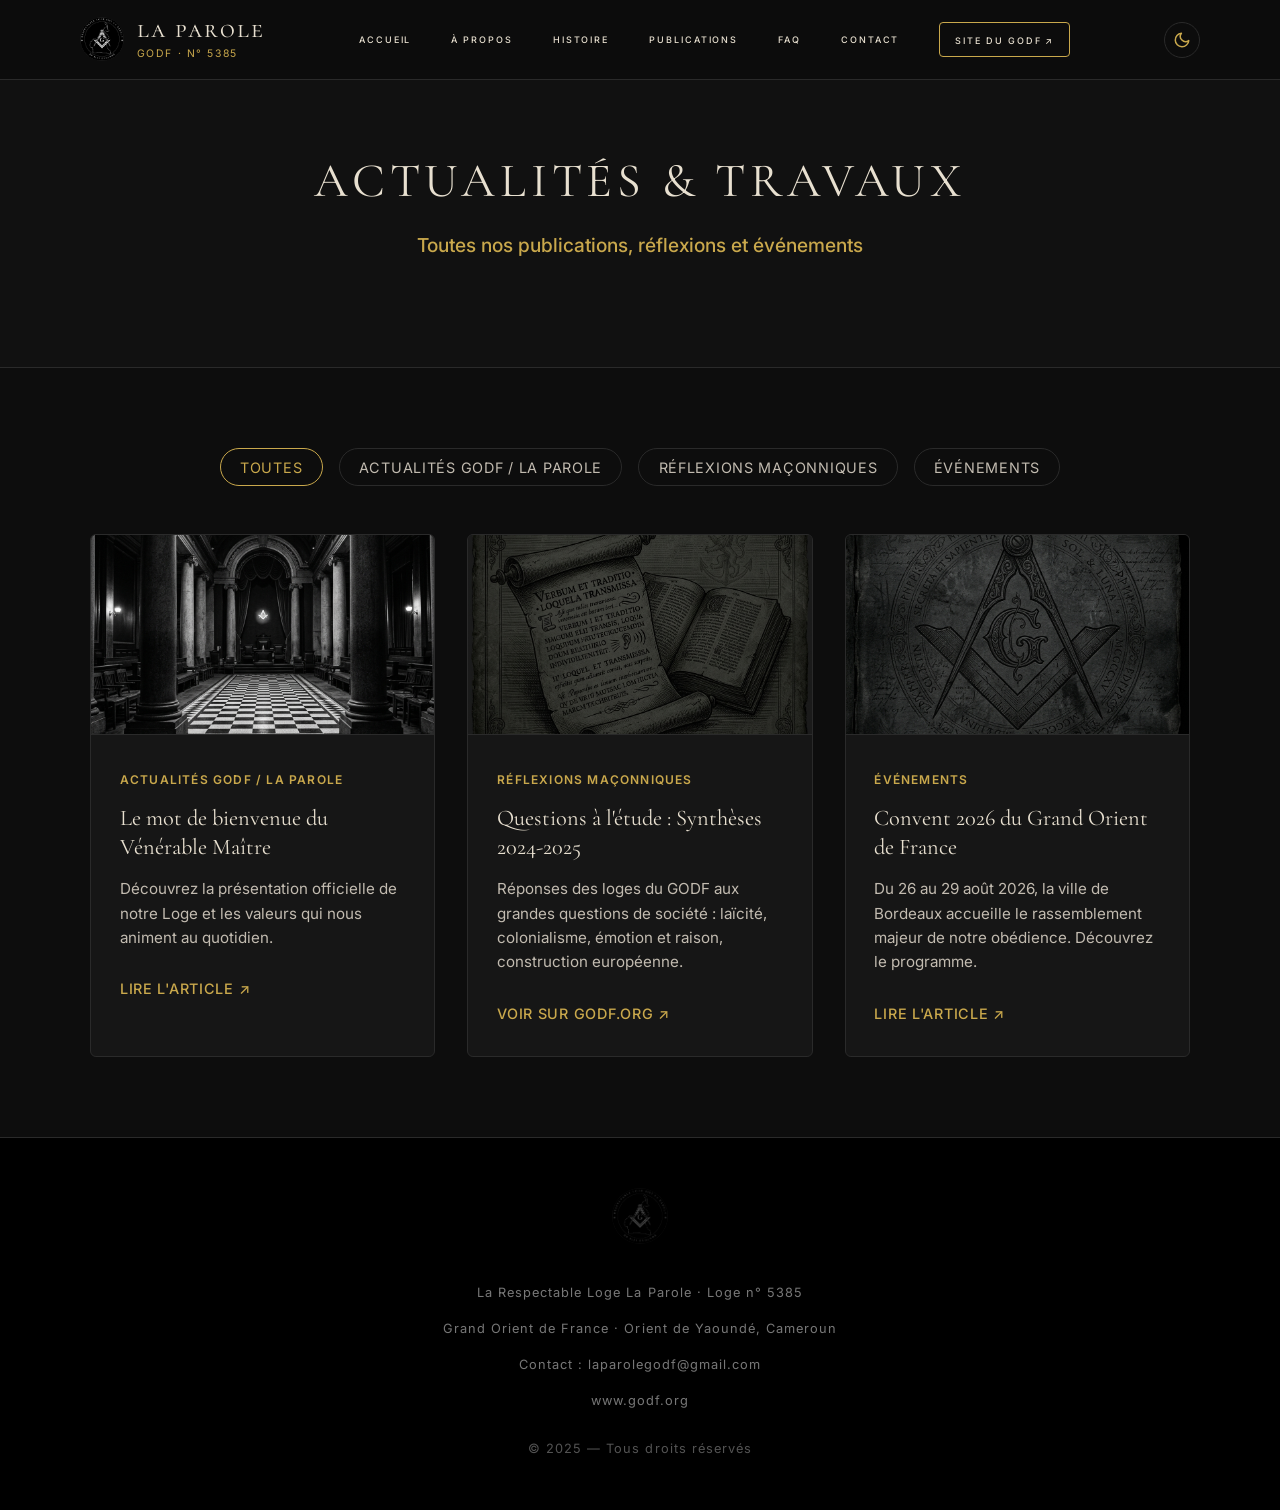
==== commit 0c3bde5a: "Ajout du lien Publications dans les barres de navigation" ====
--- a/actualites.html
+++ b/actualites.html
@@ -27,6 +27,7 @@
                 <a href="index.html#welcome" class="nav-link">Accueil</a>
                 <a href="index.html#about" class="nav-link">À propos</a>
                 <a href="index.html#history" class="nav-link">Histoire</a>
+                <a href="actualites.html" class="nav-link">Publications</a>
                 <a href="index.html#faq" class="nav-link">FAQ</a>
                 <a href="index.html#contact" class="nav-link">Contact</a>
                 <a href="https://www.godf.org/" target="_blank" rel="noopener" class="nav-link btn-nav-godf">Site du GODF ↗</a>
@@ -65,6 +66,7 @@
             <a href="index.html#welcome" class="mobile-nav-link">Accueil</a>
             <a href="index.html#about" class="mobile-nav-link">À propos</a>
             <a href="index.html#history" class="mobile-nav-link">Histoire</a>
+            <a href="actualites.html" class="mobile-nav-link">Publications</a>
             <a href="index.html#faq" class="mobile-nav-link">FAQ</a>
             <a href="index.html#contact" class="mobile-nav-link">Contact</a>
             <a href="https://www.godf.org/" target="_blank" rel="noopener" class="mobile-nav-link btn-mobile-godf">Site du GODF ↗</a>
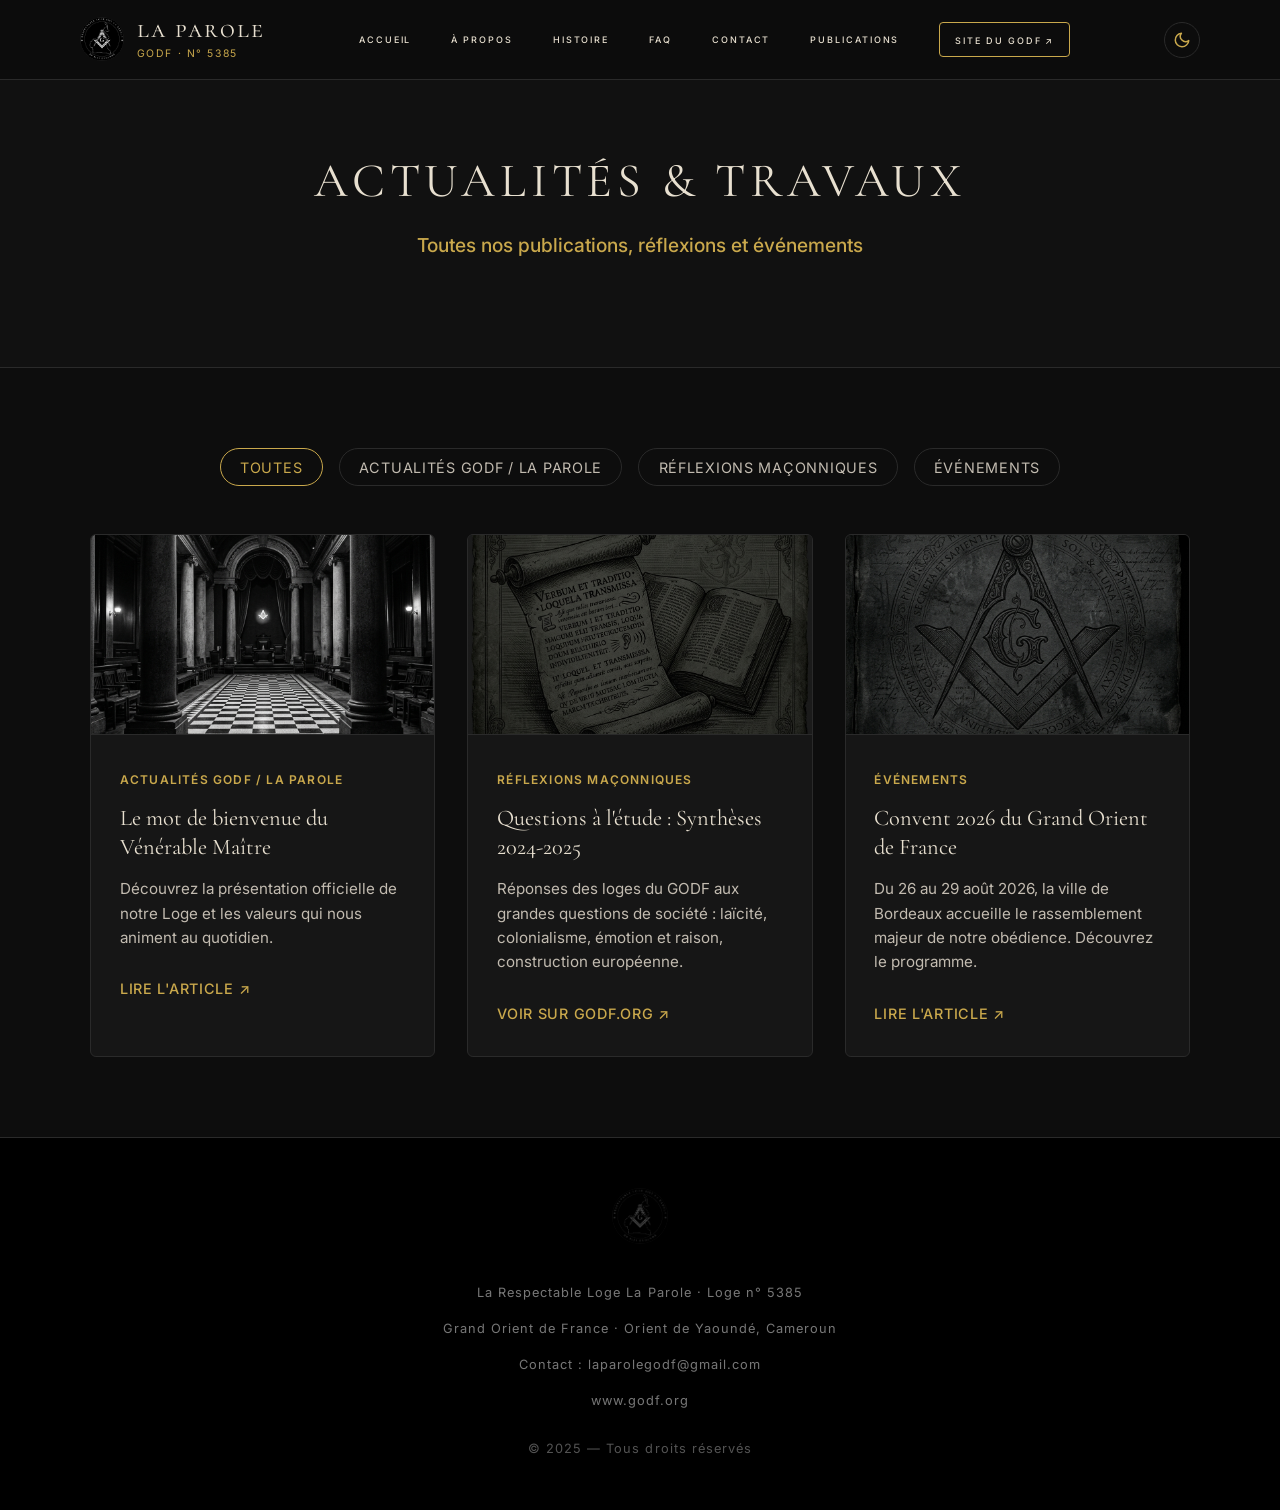
==== commit 65c5fd47: "Déplacement section actualités et réduction de sa hauteur, réorganisation navbar" ====
--- a/actualites.html
+++ b/actualites.html
@@ -27,9 +27,9 @@
                 <a href="index.html#welcome" class="nav-link">Accueil</a>
                 <a href="index.html#about" class="nav-link">À propos</a>
                 <a href="index.html#history" class="nav-link">Histoire</a>
-                <a href="actualites.html" class="nav-link">Publications</a>
                 <a href="index.html#faq" class="nav-link">FAQ</a>
                 <a href="index.html#contact" class="nav-link">Contact</a>
+                <a href="actualites.html" class="nav-link">Publications</a>
                 <a href="https://www.godf.org/" target="_blank" rel="noopener" class="nav-link btn-nav-godf">Site du GODF ↗</a>
             </nav>
 
@@ -66,9 +66,9 @@
             <a href="index.html#welcome" class="mobile-nav-link">Accueil</a>
             <a href="index.html#about" class="mobile-nav-link">À propos</a>
             <a href="index.html#history" class="mobile-nav-link">Histoire</a>
-            <a href="actualites.html" class="mobile-nav-link">Publications</a>
             <a href="index.html#faq" class="mobile-nav-link">FAQ</a>
             <a href="index.html#contact" class="mobile-nav-link">Contact</a>
+            <a href="actualites.html" class="mobile-nav-link">Publications</a>
             <a href="https://www.godf.org/" target="_blank" rel="noopener" class="mobile-nav-link btn-mobile-godf">Site du GODF ↗</a>
         </nav>
     </div>
--- a/styles.css
+++ b/styles.css
@@ -963,7 +963,7 @@
     overflow: hidden;
     display: block;
     text-decoration: none;
-    aspect-ratio: 16 / 9;
+    aspect-ratio: 21 / 9;
 }
 
 .news-slide-bg {
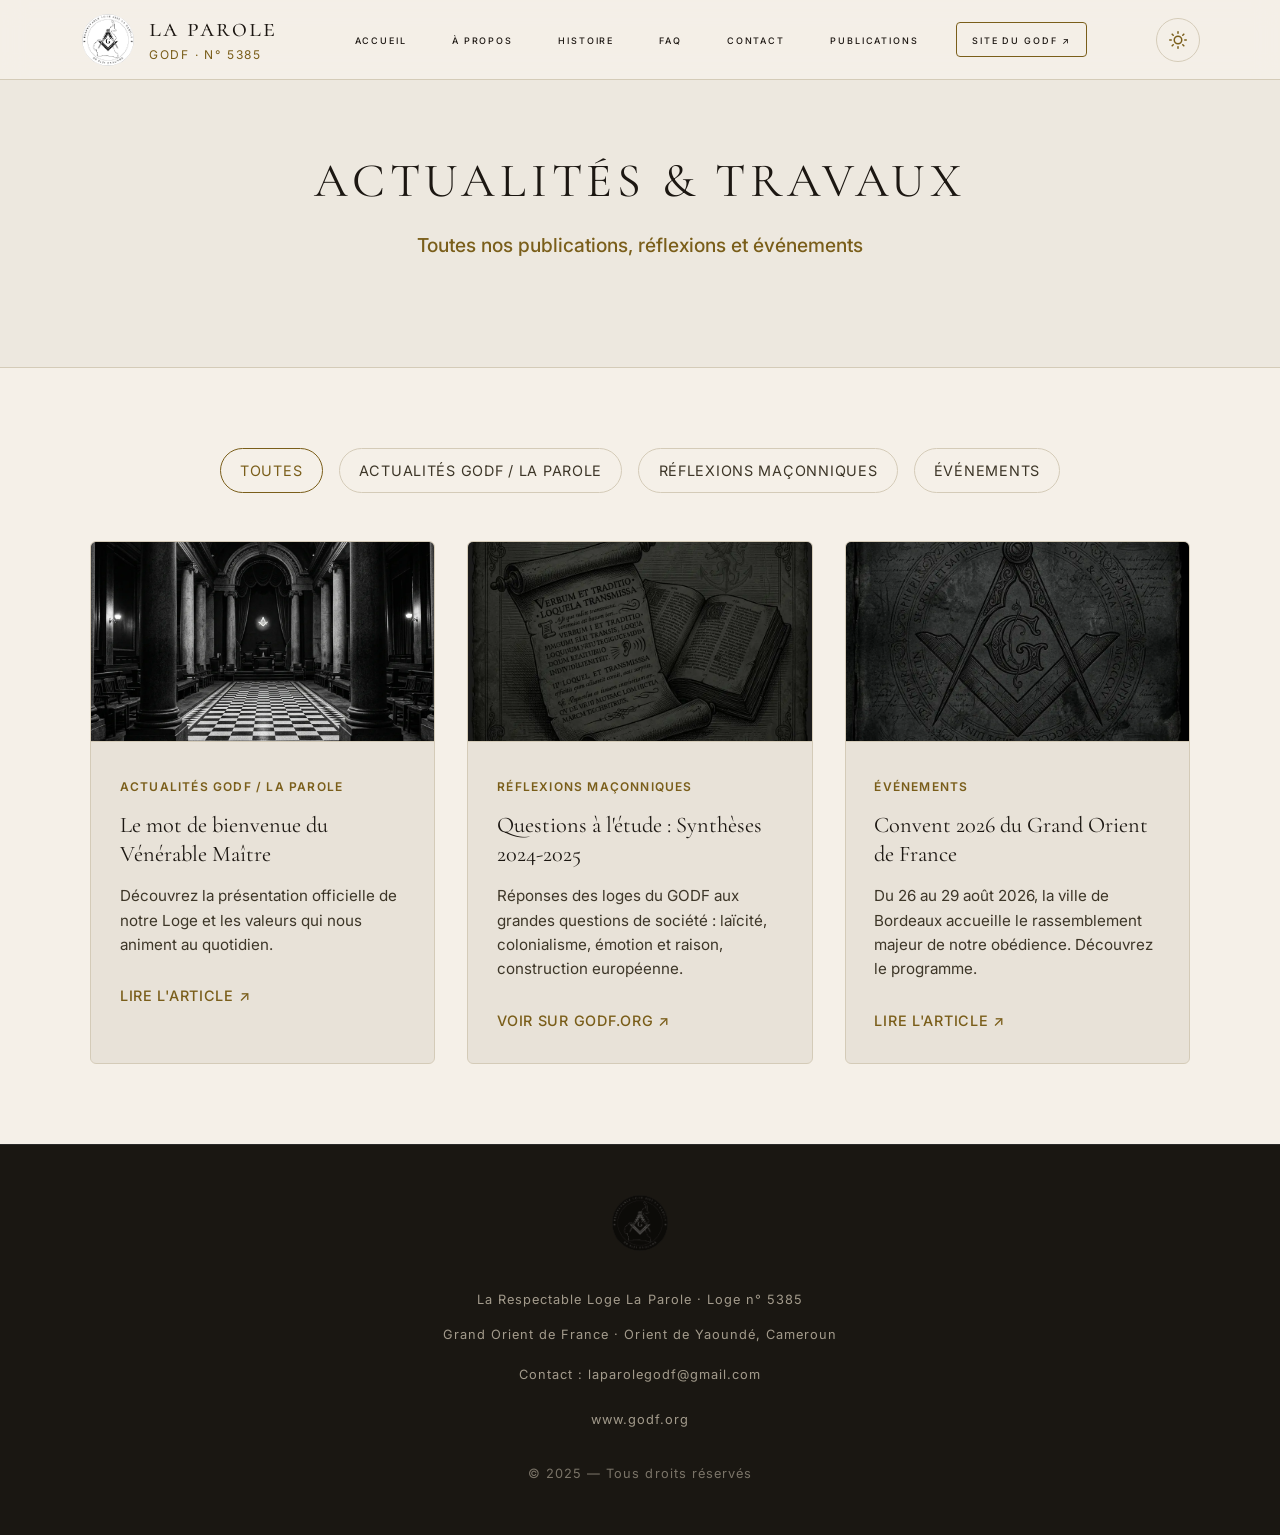
==== commit 138911fe: "Mise a jour du site : SEO, meta tags, assets WebP optimises, gestion de formulaire et documentation" ====
--- a/actualites.html
+++ b/actualites.html
@@ -5,10 +5,48 @@
     <meta name="viewport" content="width=device-width, initial-scale=1.0">
     <title>Actualités & Travaux — La Parole</title>
     <meta name="description" content="Toutes les publications, réflexions maçonniques et événements de la Loge La Parole et du GODF.">
+
+    <!-- Applique le thème et la classe .js AVANT le premier rendu : évite le flash
+         de thème clair/sombre et garde le contenu visible si le JS est indisponible. -->
+    <script>
+        (function () {
+            var el = document.documentElement;
+            el.classList.add('js');
+            // Le thème clair est le défaut : le site est fait de textes longs, que
+            // l'on lit plus confortablement en encre sombre sur fond parchemin.
+            // Seul un choix explicite « sombre » déjà mémorisé y échappe.
+            try {
+                if (localStorage.getItem('laParoleTheme') !== 'dark') {
+                    el.classList.add('light-mode');
+                }
+            } catch (e) {
+                el.classList.add('light-mode'); // stockage bloqué : on garde le défaut
+            }
+        })();
+    </script>
+
     <link rel="preconnect" href="https://fonts.googleapis.com">
     <link rel="preconnect" href="https://fonts.gstatic.com" crossorigin>
     <link href="https://fonts.googleapis.com/css2?family=Cormorant+Garamond:ital,wght@0,300;0,400;0,600;1,400&family=Inter:wght@300;400;500;600&display=swap" rel="stylesheet">
     <link rel="stylesheet" href="styles.css">
+
+    <!-- Icônes & référencement -->
+    <link rel="icon" href="favicon.ico" sizes="any">
+    <link rel="apple-touch-icon" href="assets/apple-touch-icon.png">
+    <link rel="canonical" href="https://leolinfondjo.github.io/LA-PAROLE/actualites.html">
+    <meta name="theme-color" content="#F5F0E8">
+
+    <!-- Aperçu lors des partages (WhatsApp, Facebook, LinkedIn…) -->
+    <meta property="og:type" content="website">
+    <meta property="og:site_name" content="La Parole — Loge n° 5385 (GODF)">
+    <meta property="og:locale" content="fr_FR">
+    <meta property="og:title" content="Actualités & Travaux — La Parole">
+    <meta property="og:description" content="Toutes nos publications, réflexions maçonniques et événements de la Loge La Parole et du GODF.">
+    <meta property="og:url" content="https://leolinfondjo.github.io/LA-PAROLE/actualites.html">
+    <meta property="og:image" content="https://leolinfondjo.github.io/LA-PAROLE/assets/og-image.jpg">
+    <meta property="og:image:width" content="1200">
+    <meta property="og:image:height" content="630">
+    <meta name="twitter:card" content="summary_large_image">
 </head>
 <body>
 
@@ -16,7 +54,7 @@
     <header class="navbar-container" id="main-header">
         <div class="navbar-content">
             <a href="index.html" class="nav-logo" id="logo-link">
-                <img src="assets/logo-loge.png" alt="Sceau de la Respectable Loge La Parole" class="nav-logo-img">
+                <img src="assets/logo-loge.webp" alt="Sceau de la Respectable Loge La Parole" class="nav-logo-img" width="56" height="56" decoding="async">
                 <div class="nav-logo-text">
                     <span class="logo-title">La Parole</span>
                     <span class="logo-subtitle">GODF · n° 5385</span>
@@ -61,7 +99,7 @@
     </header>
 
     <!-- Menu Drawer Mobile -->
-    <div class="mobile-drawer" id="mobile-menu-drawer" aria-hidden="true">
+    <div class="mobile-drawer" id="mobile-menu-drawer" aria-hidden="true" inert>
         <nav class="nav-menu-mobile" aria-label="Navigation mobile">
             <a href="index.html#welcome" class="mobile-nav-link">Accueil</a>
             <a href="index.html#about" class="mobile-nav-link">À propos</a>
@@ -83,21 +121,21 @@
         </section>
 
         <section class="blog-section container reveal-group">
-            <div class="blog-filters reveal-item">
-                <button class="filter-btn active" data-filter="all">Toutes</button>
-                <button class="filter-btn" data-filter="actualites">Actualités GODF / La Parole</button>
-                <button class="filter-btn" data-filter="reflexions">Réflexions Maçonniques</button>
-                <button class="filter-btn" data-filter="evenements">Événements</button>
+            <div class="blog-filters reveal-item" role="group" aria-label="Filtrer les publications par catégorie">
+                <button type="button" class="filter-btn active" data-filter="all" aria-pressed="true">Toutes</button>
+                <button type="button" class="filter-btn" data-filter="actualites" aria-pressed="false">Actualités GODF / La Parole</button>
+                <button type="button" class="filter-btn" data-filter="reflexions" aria-pressed="false">Réflexions Maçonniques</button>
+                <button type="button" class="filter-btn" data-filter="evenements" aria-pressed="false">Événements</button>
             </div>
 
             <div class="blog-grid reveal-item">
                 <!-- Article 1 -->
                 <article class="blog-card" data-category="actualites">
                     <a href="presentation.html" class="blog-card-link">
-                        <div class="blog-card-image" style="background-image: url('assets/hero-bg.png');"></div>
+                        <div class="blog-card-image" style="background-image: url('assets/hero-bg.webp');"></div>
                         <div class="blog-card-content">
                             <span class="blog-category">Actualités GODF / La Parole</span>
-                            <h3 class="blog-title">Le mot de bienvenue du Vénérable Maître</h3>
+                            <h2 class="blog-title">Le mot de bienvenue du Vénérable Maître</h2>
                             <p class="blog-excerpt">Découvrez la présentation officielle de notre Loge et les valeurs qui nous animent au quotidien.</p>
                             <span class="blog-readmore">Lire l'article ↗</span>
                         </div>
@@ -107,10 +145,10 @@
                 <!-- Article 2 -->
                 <article class="blog-card" data-category="reflexions">
                     <a href="https://godf.org/qui-sommes-nous/publications/questions-a-letude-des-loges/" target="_blank" rel="noopener" class="blog-card-link">
-                        <div class="blog-card-image" style="background-image: url('assets/filigrane-sec4.png');"></div>
+                        <div class="blog-card-image" style="background-image: url('assets/filigrane-sec4.webp');"></div>
                         <div class="blog-card-content">
                             <span class="blog-category">Réflexions Maçonniques</span>
-                            <h3 class="blog-title">Questions à l'étude : Synthèses 2024-2025</h3>
+                            <h2 class="blog-title">Questions à l'étude : Synthèses 2024-2025</h2>
                             <p class="blog-excerpt">Réponses des loges du GODF aux grandes questions de société : laïcité, colonialisme, émotion et raison, construction européenne.</p>
                             <span class="blog-readmore">Voir sur godf.org ↗</span>
                         </div>
@@ -120,10 +158,10 @@
                 <!-- Article 3 -->
                 <article class="blog-card" data-category="evenements">
                     <a href="convent-2026.html" class="blog-card-link">
-                        <div class="blog-card-image" style="background-image: url('assets/filigrane-sec2.png');"></div>
+                        <div class="blog-card-image" style="background-image: url('assets/filigrane-sec2.webp');"></div>
                         <div class="blog-card-content">
                             <span class="blog-category">Événements</span>
-                            <h3 class="blog-title">Convent 2026 du Grand Orient de France</h3>
+                            <h2 class="blog-title">Convent 2026 du Grand Orient de France</h2>
                             <p class="blog-excerpt">Du 26 au 29 août 2026, la ville de Bordeaux accueille le rassemblement majeur de notre obédience. Découvrez le programme.</p>
                             <span class="blog-readmore">Lire l'article ↗</span>
                         </div>
@@ -137,7 +175,7 @@
     <footer class="footer-container">
         <div class="container footer-content">
             <div class="footer-logo-wrap">
-                <img src="assets/logo-loge.png" alt="Sceau de la Respectable Loge La Parole" class="footer-logo-img">
+                <img src="assets/logo-loge.webp" alt="Sceau de la Respectable Loge La Parole" class="footer-logo-img" width="56" height="56" loading="lazy" decoding="async">
             </div>
             <p class="footer-line">La Respectable Loge La Parole · Loge n° 5385</p>
             <p class="footer-line">Grand Orient de France · Orient de Yaoundé, Cameroun</p>
--- a/styles.css
+++ b/styles.css
@@ -3,7 +3,15 @@
    DESIGN SYSTEM & STYLESHEET
    ========================================================================== */
 
-/* --- Variables Globales (Mode Sombre — défaut) --- */
+/* =========================================================
+   PALETTE SOMBRE — socle des variables
+   =========================================================
+   Attention : ces valeurs sont le socle du cascade, mais PAS le thème
+   affiché par défaut. Le script inline du <head> pose `light-mode` sur
+   <html> sauf si le visiteur a explicitement mémorisé le thème sombre.
+   Le thème réellement servi par défaut est donc le thème clair, défini
+   plus bas dans `html.light-mode`.
+   ========================================================= */
 :root {
     /* Palette Chromatique Sombre */
     --bg-primary: #0D0D0D;       /* Noir profond */
@@ -17,28 +25,50 @@
     
     --text-primary: #E8E0D0;     /* Ivoire / blanc cassé */
     --text-secondary: #C2BBB0;   /* Muted ivoire pour lecture prolongée */
-    --text-muted: #777777;       /* Gris pour le footer et détails secondaires */
-    
+    --text-muted: #8A8A8A;       /* Détails secondaires — 5.63:1 sur --bg-primary */
+
     --accent-gold: #C9A84C;      /* Or mat */
     --accent-gold-hover: #E3C268;/* Or mat plus brillant pour hovers */
-    --border-color: #2A2A2A;     /* Séparateurs & bordures */
+    --border-color: #2A2A2A;     /* Liserés décoratifs (cartes, séparateurs) */
+    --border-strong: #6A6A6A;    /* Contours de contrôles — 3.41:1 sur --bg-input */
     --input-focus-bg: #171717;   /* Fond input au focus */
-    
+
     /* Typographies */
     --font-title: 'Cormorant Garamond', Georgia, serif;
     --font-body: 'Inter', system-ui, -apple-system, sans-serif;
-    
+
+    /* --- Mesure typographique ---------------------------------------------
+       Largeur maximale d'une colonne de texte. La règle de lisibilité vise
+       65–75 caractères par ligne ; l'unité `ch` suit la taille de police,
+       contrairement à une largeur en pixels.
+
+       Calibrage : `1ch` vaut la largeur du chiffre « 0 », sensiblement plus
+       large que la moyenne des lettres. Mesuré sur ce site (Inter, prose
+       française), 1ch rend environ 1,25 caractère réel. D'où 54ch ≈ 68
+       caractères par ligne. Ne pas confondre la valeur CSS et le résultat. */
+    --measure: 54ch;             /* Prose courante — env. 68 car./ligne */
+    --measure-narrow: 46ch;      /* Colonnes de carte, encarts */
+
+    /* --- Échelle d'espacement (registre « spacieux ») ---------------------- */
+    --space-xs: 0.5rem;
+    --space-sm: 1rem;
+    --space-md: 1.5rem;
+    --space-lg: 2.5rem;
+    --space-xl: 4rem;
+    --space-2xl: 6rem;
+
     /* Espacements & transitions */
     --transition-smooth: all 0.4s cubic-bezier(0.25, 0.8, 0.25, 1);
     --transition-fast: all 0.2s ease;
-    
+
     /* Layout heights */
     --header-height: 80px;
 }
 
 /* =========================================================
-   MODE CLAIR — surcharge des variables via html.light-mode
+   MODE CLAIR — THÈME PAR DÉFAUT du site
    Palette : parchemin ivoire, encre sombre, or foncé
+   Appliqué via html.light-mode, posé par le script du <head>.
    ========================================================= */
 html.light-mode {
     --bg-primary: #F5F0E8;       /* Parchemin ivoire chaud */
@@ -52,11 +82,12 @@
     
     --text-primary: #1C1712;     /* Encre sombre, quasi-noir */
     --text-secondary: #3D3628;   /* Encre brun-sombre */
-    --text-muted: #888070;       /* Muted warm pour détails */
-    
+    --text-muted: #6B6355;       /* Détails secondaires — 5.23:1 sur --bg-primary */
+
     --accent-gold: #7A5E1A;      /* Or foncé (contraste sur fond clair) */
     --accent-gold-hover: #9A7820;/* Or foncé hover */
-    --border-color: #D4CBB8;     /* Bordures parchemin */
+    --border-color: #D4CBB8;     /* Liserés décoratifs (cartes, séparateurs) */
+    --border-strong: #8F815F;    /* Contours de contrôles — 3.59:1 sur --bg-input */
     --input-focus-bg: #FDF9F3;   /* Fond input focus mode clair */
 }
 
@@ -91,6 +122,15 @@
     padding: 0 1rem;
 }
 
+/* Sur petit écran, `width: 90%` et `padding: 0 1rem` se cumulaient et
+   consommaient 19 % de la largeur, ramenant la ligne à 33 caractères.
+   La gouttière de 1rem suffit seule à cette taille. */
+@media (max-width: 600px) {
+    .container {
+        width: 100%;
+    }
+}
+
 .container-narrow {
     max-width: 780px;
 }
@@ -99,6 +139,92 @@
     padding: 100px 0;
     position: relative;
     overflow: hidden;
+}
+
+/* =========================================================
+   MESURE TYPOGRAPHIQUE — colonnes de lecture
+   =========================================================
+   Ce site est composé presque entièrement de prose longue. Sans plafond,
+   les paragraphes atteignaient 97 à 139 caractères par ligne sur écran
+   large, là où la lecture confortable se situe entre 65 et 75 : l'œil perd
+   la ligne suivante au retour chariot.
+
+   Les colonnes sont centrées pour rester sous les titres de section, qui
+   sont eux-mêmes centrés. Le texte est ferré à gauche : le français sans
+   césure automatique supporte mal la justification, qui creuse des
+   « rivières » de blanc d'autant plus visibles que la ligne est longue.
+   ========================================================= */
+.section-text,
+.intro-paragraph,
+.final-paragraph,
+.article-content > div,
+.faq-answer-content {
+    max-width: var(--measure);
+    margin-inline: auto;
+    text-align: left;
+}
+
+/* Colonnes déjà étroites (cartes, encarts) : mesure resserrée. */
+.card-text,
+.news-excerpt,
+.blog-excerpt {
+    max-width: var(--measure-narrow);
+    text-align: left;
+}
+
+/* Les listes de la FAQ suivent la même colonne que les paragraphes. */
+.faq-list {
+    max-width: var(--measure);
+    margin-inline: auto;
+}
+
+/* =========================================================
+   TRAITEMENT ÉDITORIAL
+   =========================================================
+   Registre « grille éditoriale / magazine » : lettrine d'ouverture et
+   citation détachée. Ces marques donnent un point d'entrée visuel à des
+   pages qui, sans elles, ne sont qu'une suite de blocs de texte.
+   ========================================================= */
+
+/* Lettrine sur le premier paragraphe des sections de prose.
+   ::first-letter évite d'avoir à insérer un <span> dans le HTML. */
+.section-welcome .section-text > p:first-of-type::first-letter,
+.section-why .section-text > p:first-of-type::first-letter {
+    float: left;
+    font-family: var(--font-title);
+    font-size: 3.6rem;
+    line-height: 0.82;
+    padding: 0.1rem 0.55rem 0 0;
+    color: var(--accent-gold);
+    font-weight: 600;
+}
+
+/* La lettrine perturbe la lecture sur une colonne très étroite : on la
+   retire sous 480px, où elle mangerait un tiers de la largeur de ligne. */
+@media (max-width: 480px) {
+    .section-welcome .section-text > p:first-of-type::first-letter,
+    .section-why .section-text > p:first-of-type::first-letter {
+        float: none;
+        font-size: inherit;
+        line-height: inherit;
+        padding: 0;
+        color: inherit;
+        font-weight: inherit;
+    }
+}
+
+/* Citation détachée : filet doré à gauche plutôt qu'un bloc centré, pour
+   marquer l'incise sans rompre la colonne de lecture. */
+.pull-quote {
+    max-width: var(--measure);
+    margin: var(--space-lg) auto;
+    padding-left: var(--space-md);
+    border-left: 2px solid var(--accent-gold);
+    font-family: var(--font-title);
+    font-style: italic;
+    font-size: 1.45rem;
+    line-height: 1.5;
+    color: var(--text-primary);
 }
 
 /* --- Typographie Générique --- */
@@ -208,7 +334,7 @@
 
 .logo-subtitle {
     font-family: var(--font-body);
-    font-size: 0.65rem;
+    font-size: 0.75rem;   /* 12px : plancher de lisibilité (était 10.4px) */
     letter-spacing: 0.15em;
     color: var(--accent-gold);
     text-transform: uppercase;
@@ -236,18 +362,21 @@
 
 /* Logo dans la Navbar */
 .nav-logo-img {
-    width: 44px;
-    height: 44px;
+    width: 56px;
+    height: 56px;
     object-fit: contain;
     border-radius: 50%;
-    filter: invert(1) brightness(0.85);
+    filter: invert(1) brightness(1.2);
     transition: var(--transition-smooth);
     flex-shrink: 0;
+    background: rgba(0, 0, 0, 0.2); /* Fond léger pour le détacher */
+    padding: 2px;
 }
 
 html.light-mode .nav-logo-img {
     filter: none;
-    opacity: 0.85;
+    opacity: 1;
+    background: transparent;
 }
 
 .nav-logo:hover .nav-logo-img {
@@ -313,7 +442,10 @@
 
 .nav-menu-desktop {
     display: flex;
-    gap: 2.5rem;
+    /* Gap réduit de 2.5rem à 1.8rem : le padding horizontal ajouté sur
+       .nav-link compense, l'espacement visuel reste équivalent. */
+    gap: 1.8rem;
+    align-items: center;
 }
 
 .nav-link {
@@ -324,7 +456,9 @@
     letter-spacing: 0.15em;
     color: var(--text-primary);
     position: relative;
-    padding: 5px 0;
+    /* Padding horizontal pour que les intitulés courts (« FAQ ») dépassent
+       le seuil de 24 px de large ; sans lui, la cible tombait à 23 px. */
+    padding: 10px 8px;
     font-weight: 500;
 }
 
@@ -371,12 +505,15 @@
 }
 
 /* Bouton Bascule Thème (Lune / Soleil) */
+/* 44×44 px : cible tactile minimale recommandée. La règle `overflow: hidden`
+   ci-dessous découperait un pseudo-élément d'agrandissement, on dimensionne
+   donc le bouton lui-même. */
 .theme-toggle {
     display: flex;
     align-items: center;
     justify-content: center;
-    width: 36px;
-    height: 36px;
+    width: 44px;
+    height: 44px;
     border-radius: 50%;
     border: 1px solid var(--border-color);
     background: transparent;
@@ -411,12 +548,17 @@
 }
 
 /* Hamburger mobile */
+/* Zone tactile de 44×44 px (recommandation WCAG) obtenue par le padding :
+   le contenu utile reste de 24×18 px, soit exactement le dessin d'origine
+   des trois traits. Sans cela, la commande de navigation principale sur
+   mobile n'offrait qu'une cible de 24×18 px. */
 .hamburger-btn {
     display: none;
     flex-direction: column;
     justify-content: space-between;
-    width: 24px;
-    height: 18px;
+    width: 44px;
+    height: 44px;
+    padding: 13px 10px;
     background: none;
     border: none;
     cursor: pointer;
@@ -446,6 +588,10 @@
     box-shadow: -10px 0 30px rgba(0, 0, 0, 0.3);
     display: flex;
     flex-direction: column;
+    /* Le retrait de l'ordre de tabulation est assuré par l'attribut `inert`,
+       présent dans le HTML et retiré par script.js à l'ouverture. Une astuce
+       CSS (visibility différée) serait ici trompeuse : visibility est héritée
+       par les liens et son recalcul dépend du timing des transitions. */
 }
 
 .mobile-drawer.open {
@@ -518,7 +664,7 @@
     left: 0;
     width: 100%;
     height: 115%;
-    background-image: url('assets/hero-bg.png');
+    background-image: url('assets/hero-bg.webp');
     background-size: cover;
     background-position: center;
     background-repeat: no-repeat;
@@ -618,11 +764,8 @@
     background-color: var(--bg-primary);
 }
 
-.section-welcome .section-text {
-    text-align: justify;
-    max-width: 780px;
-    margin: 0 auto;
-}
+/* La mesure de lecture est fixée globalement dans la section
+   « MESURE TYPOGRAPHIQUE » ; ne pas la redéfinir par section. */
 
 /* Filigrane Maçonnique standard */
 .filigrane-bg {
@@ -641,7 +784,7 @@
 }
 
 .filigrane-compass {
-    background-image: url('assets/filigrane-sec2.png');
+    background-image: url('assets/filigrane-sec2.webp');
     will-change: transform;
 }
 
@@ -678,7 +821,6 @@
 
 .intro-paragraph {
     font-size: 1.15rem;
-    text-align: justify;
     line-height: 1.9;
     margin-bottom: 3.5rem;
 }
@@ -723,7 +865,6 @@
 }
 
 .final-paragraph {
-    text-align: justify;
     margin-top: 1rem;
 }
 
@@ -734,12 +875,8 @@
 }
 
 .filigrane-scroll {
-    background-image: url('assets/filigrane-sec4.png');
+    background-image: url('assets/filigrane-sec4.webp');
     will-change: transform;
-}
-
-.section-why .section-text {
-    text-align: justify;
 }
 
 
@@ -796,7 +933,6 @@
     font-size: 0.98rem;
     line-height: 1.75;
     color: var(--text-secondary);
-    text-align: justify;
     margin-bottom: 0;
 }
 
@@ -978,6 +1114,23 @@
     z-index: 1;
 }
 
+/* Voile assombrissant sous le texte de la diapositive.
+   Sans lui, le texte blanc reposait à même la photographie : la luminance
+   moyenne de la zone donnait un honorable 5,92:1, mais les pixels les plus
+   clairs de l'image tombaient à 1,11:1 — le texte y devenait illisible.
+   Le dégradé garantit un fond sombre quel que soit le visuel employé. */
+.news-slide-bg::after {
+    content: "";
+    position: absolute;
+    inset: 0;
+    background: linear-gradient(
+        to top,
+        rgba(0, 0, 0, 0.85) 0%,
+        rgba(0, 0, 0, 0.65) 45%,
+        rgba(0, 0, 0, 0.35) 100%
+    );
+}
+
 .news-slide:hover .news-slide-bg {
     transform: scale(1.05);
 }
@@ -1006,10 +1159,17 @@
     z-index: 3;
 }
 
+/* Badge sur pastille dorée. Aucune couleur de texte ne convient aux deux
+   thèmes : l'or vaut #C9A84C en sombre (clair, exige un texte noir : 9,19:1,
+   le blanc n'y ferait que 2,29:1) et #7A5E1A en clair (foncé, exige un texte
+   blanc : 6,10:1, le noir n'y ferait que 3,44:1). D'où un jeton dédié. */
+:root       { --on-gold: #000000; }
+html.light-mode { --on-gold: #FFFFFF; }
+
 .news-date {
     display: inline-block;
     background-color: var(--accent-gold);
-    color: #000;
+    color: var(--on-gold);
     padding: 4px 10px;
     font-size: 0.75rem;
     font-weight: 600;
@@ -1031,7 +1191,7 @@
     color: rgba(255, 255, 255, 0.85);
     font-size: 1.05rem;
     margin-bottom: 1.5rem;
-    max-width: 700px;
+    /* max-width géré par la section « MESURE TYPOGRAPHIQUE » (--measure-narrow) */
 }
 
 .news-readmore {
@@ -1059,8 +1219,8 @@
     background: none;
     border: 1px solid var(--accent-gold);
     color: var(--accent-gold);
-    width: 40px;
-    height: 40px;
+    width: 44px;   /* cible tactile minimale */
+    height: 44px;
     border-radius: 50%;
     cursor: pointer;
     display: flex;
@@ -1076,21 +1236,43 @@
 
 .slider-dots {
     display: flex;
-    gap: 8px;
-}
-
+    /* Aucun gap : le padding de 17px de chaque puce assure déjà la séparation
+       visuelle et empêche les zones tactiles de se chevaucher. */
+    gap: 0;
+}
+
+/* Puces de navigation : de vrais <button> pour rester accessibles au clavier.
+   La cible tactile fait 44×44 px via le padding, alors que la pastille
+   visible reste à 10 px grâce à background-clip: content-box. */
 .slider-dot {
-    width: 10px;
-    height: 10px;
+    width: 44px;
+    height: 44px;
+    padding: 17px;
+    border: none;
     border-radius: 50%;
     background-color: var(--border-color);
+    background-clip: content-box;
     cursor: pointer;
     transition: var(--transition-smooth);
-}
-
+    -webkit-appearance: none;
+    appearance: none;
+}
+
+.slider-dot:hover {
+    background-color: var(--accent-gold-hover);
+}
+
+.slider-dot:focus-visible {
+    outline: 2px solid var(--accent-gold);
+    outline-offset: 0;
+}
+
+/* La puce active grossit en réduisant son padding, et non par transform:
+   scale(), qui agrandissait aussi la zone tactile et la faisait empiéter
+   sur celle des puces voisines. La boîte reste à 44×44 px. */
 .slider-dot.active {
     background-color: var(--accent-gold);
-    transform: scale(1.2);
+    padding: 15px;
 }
 
 .news-footer-action {
@@ -1303,7 +1485,9 @@
 .form-group input,
 .form-group textarea {
     background-color: var(--bg-input);
-    border: 1px solid var(--border-color);
+    /* Le contour identifie le champ : il relève de --border-strong (≥3:1),
+       pas du liseré décoratif utilisé pour les cartes. */
+    border: 1px solid var(--border-strong);
     color: var(--text-primary);
     font-family: var(--font-body);
     font-size: 1rem;
@@ -1314,12 +1498,22 @@
 
 .form-group input:hover,
 .form-group textarea:hover {
-    border-color: rgba(201, 168, 76, 0.4);
-}
-
-.form-group input:focus,
-.form-group textarea:focus {
-    outline: none;
+    border-color: var(--accent-gold);
+}
+
+/* Anneau de focus réel : on ne se contente pas de recolorer la bordure, qui
+   disparaîtrait en mode contraste forcé et reste trop discrète au clavier. */
+.form-group input:focus-visible,
+.form-group textarea:focus-visible {
+    outline: 2px solid var(--accent-gold);
+    outline-offset: 2px;
+    border-color: var(--accent-gold);
+    background-color: var(--input-focus-bg);
+}
+
+/* Souris : pas d'anneau, mais le champ reste clairement actif. */
+.form-group input:focus:not(:focus-visible),
+.form-group textarea:focus:not(:focus-visible) {
     border-color: var(--accent-gold);
     background-color: var(--input-focus-bg);
 }
@@ -1354,6 +1548,45 @@
 }
 
 /* Confirmation Success Screen */
+/* Piège à robots : retiré du flux sans display:none, que certains bots détectent. */
+.form-honeypot {
+    position: absolute;
+    left: -9999px;
+    width: 1px;
+    height: 1px;
+    opacity: 0;
+    pointer-events: none;
+}
+
+/* Message affiché quand l'envoi échoue (réseau, service indisponible…) */
+.form-error-message {
+    margin: 0.5rem 0 0;
+    padding: 1rem 1.25rem;
+    border: 1px solid var(--accent-gold);
+    border-left-width: 3px;
+    background-color: var(--bg-card);
+    color: var(--text-secondary);
+    font-size: 0.95rem;
+    line-height: 1.6;
+}
+
+.form-error-message[hidden] {
+    display: none;
+}
+
+/* Avis affiché aux visiteurs sans JavaScript */
+.form-fallback-notice {
+    max-width: 640px;
+    margin: 0 auto 2rem;
+    padding: 1rem 1.25rem;
+    border: 1px solid var(--border-color);
+    border-left: 3px solid var(--accent-gold);
+    background-color: var(--bg-card);
+    color: var(--text-secondary);
+    font-size: 0.95rem;
+    text-align: center;
+}
+
 .form-success-message {
     max-width: 640px;
     margin: 0 auto;
@@ -1455,7 +1688,9 @@
     background: transparent;
     border: 1px solid var(--border-color);
     color: var(--text-secondary);
-    padding: 0.6rem 1.2rem;
+    /* Padding vertical porté à 0.8rem pour atteindre 44 px de hauteur tactile. */
+    padding: 0.8rem 1.2rem;
+    min-height: 44px;
     border-radius: 30px;
     cursor: pointer;
     font-family: var(--font-body);
@@ -1537,13 +1772,22 @@
     text-align: center;
 }
 
-/* En mode clair, le footer reste sombre pour le contraste */
+/* Le pied de page reste sombre même en thème clair. Il faut donc y rétablir
+   les couleurs de texte du thème sombre : sinon l'encre brune (--text-muted
+   clair) et l'or foncé (--accent-gold clair) se retrouvent sur fond noir, à
+   3,01:1 et 2,93:1 — sous le seuil. On surcharge les jetons localement plutôt
+   que chaque règle de couleur une par une. */
 html.light-mode .footer-container {
+    --text-muted: #A39B8C;        /* 6,49:1 sur --bg-footer */
+    --accent-gold: #C9A84C;       /* 7,82:1 sur --bg-footer */
+    --accent-gold-hover: #E3C268;
+    --border-color: #2A2A2A;
     border-top-color: #2A2A2A;
 }
-html.light-mode .footer-line { color: #888; }
-html.light-mode .footer-link { color: #888; }
-html.light-mode .footer-link:hover { color: var(--accent-gold); }
+/* Les trois règles qui codaient `color: #888` en dur ici sont supprimées :
+   elles écrasaient les jetons ci-dessus, dupliquaient l'information et
+   laissaient .footer-copyright sans correctif. Tout passe désormais par
+   --text-muted et --accent-gold surchargés sur le conteneur. */
 
 .footer-content {
     display: flex;
@@ -1558,10 +1802,18 @@
     margin-bottom: 0;
 }
 
+/* Liens du pied de page : cibles « en ligne » au sens de WCAG 2.5.8, donc
+   dispensées du minimum de 44 px. Le padding les porte de 16 à 32 px, au-delà
+   du seuil AA de 24 px. Les pousser jusqu'à 44 px a été essayé puis écarté :
+   le padding se cumulait au `gap` du conteneur et rendait l'interligne du
+   pied de page irrégulier (36 px puis 59 px), ce qui se voyait comme un
+   défaut. Le parcours de contact principal reste le formulaire dédié. */
 .footer-link {
     color: var(--text-muted);
     border-bottom: 1px solid transparent;
     transition: var(--transition-fast);
+    display: inline-block;
+    padding: 0.25rem 0;
 }
 
 .footer-link:hover {
@@ -1576,12 +1828,15 @@
 
 
 /* --- COMPORTEMENT D'ANIMATION (SCROLL REVEAL) --- */
-.reveal-item,
-.history-card,
-.about-block {
+/* Les éléments ne sont masqués QUE si le JS est actif (classe .js posée par le
+   script inline du <head>). Sans JS, ou si ce script échoue, le contenu reste
+   visible : le site ne peut jamais s'afficher vide. */
+html.js .reveal-item,
+html.js .history-card,
+html.js .about-block {
     opacity: 0;
     transform: translateY(20px);
-    transition: opacity 0.8s cubic-bezier(0.25, 0.46, 0.45, 0.94), 
+    transition: opacity 0.8s cubic-bezier(0.25, 0.46, 0.45, 0.94),
                 transform 0.8s cubic-bezier(0.25, 0.46, 0.45, 0.94);
     will-change: opacity, transform;
 }
@@ -1673,11 +1928,9 @@
         display: flex;
     }
 
-    .theme-toggle {
-        width: 32px;
-        height: 32px;
-    }
-    
+    /* Pas de réduction sur mobile : c'est précisément le contexte où la
+       cible tactile doit rester à 44 px. */
+
     .hero-title {
         font-size: 3rem;
     }
@@ -1725,7 +1978,7 @@
     }
     
     .hero-supratitle {
-        font-size: 0.7rem;
+        font-size: 0.75rem;   /* 12px : plancher de lisibilité */
         letter-spacing: 0.2em;
     }
     
